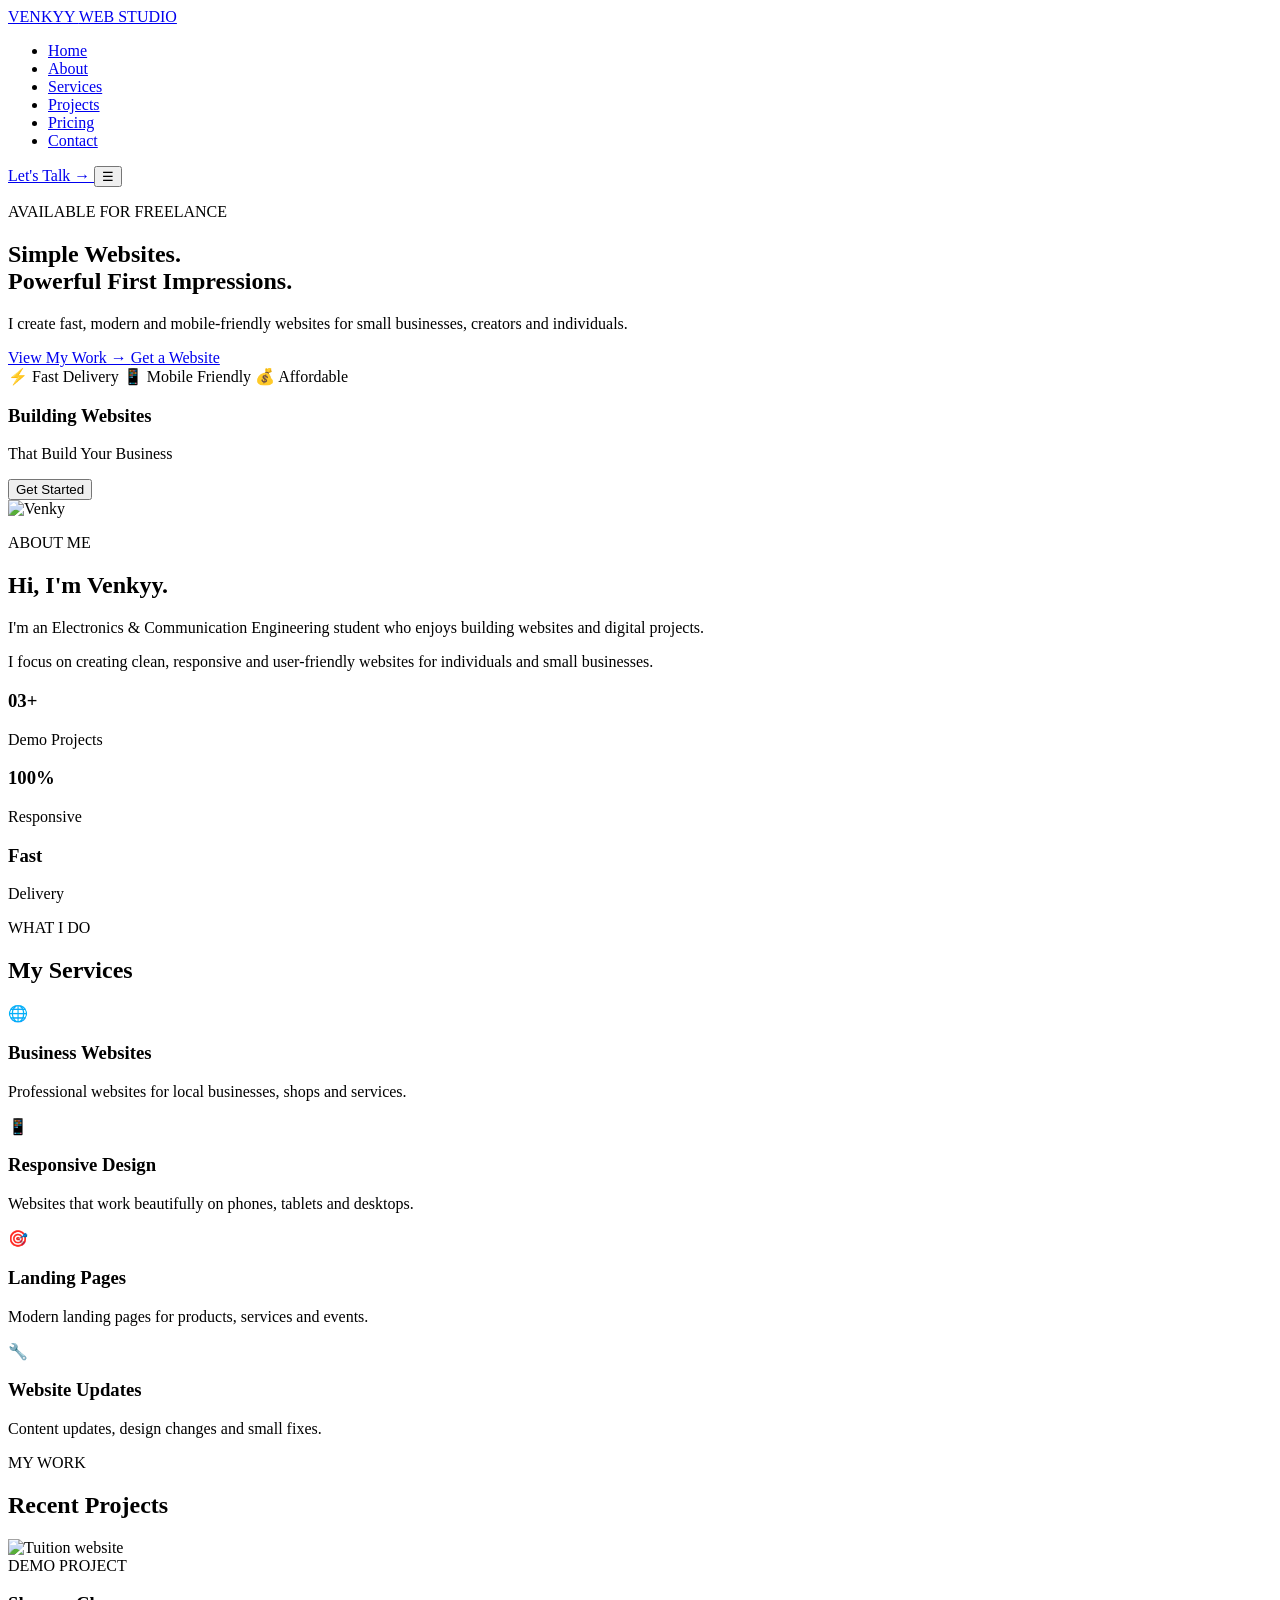
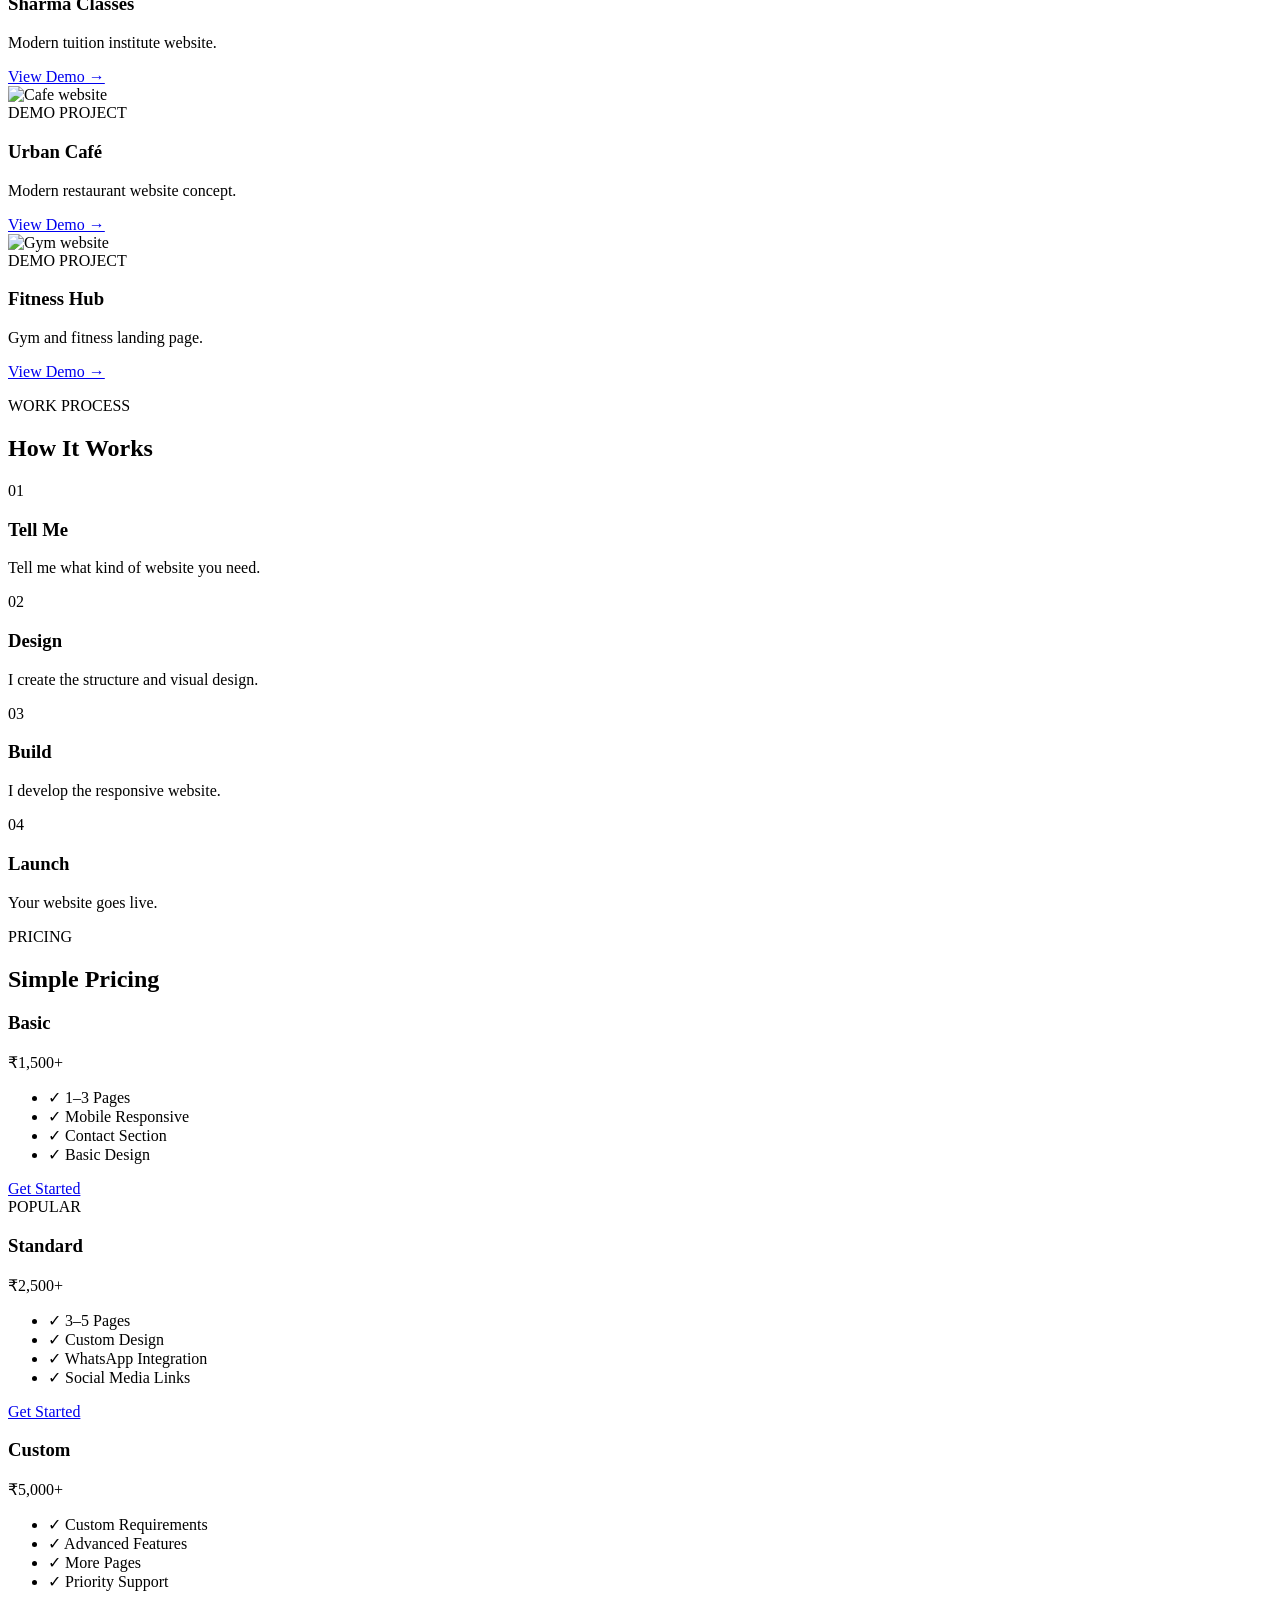
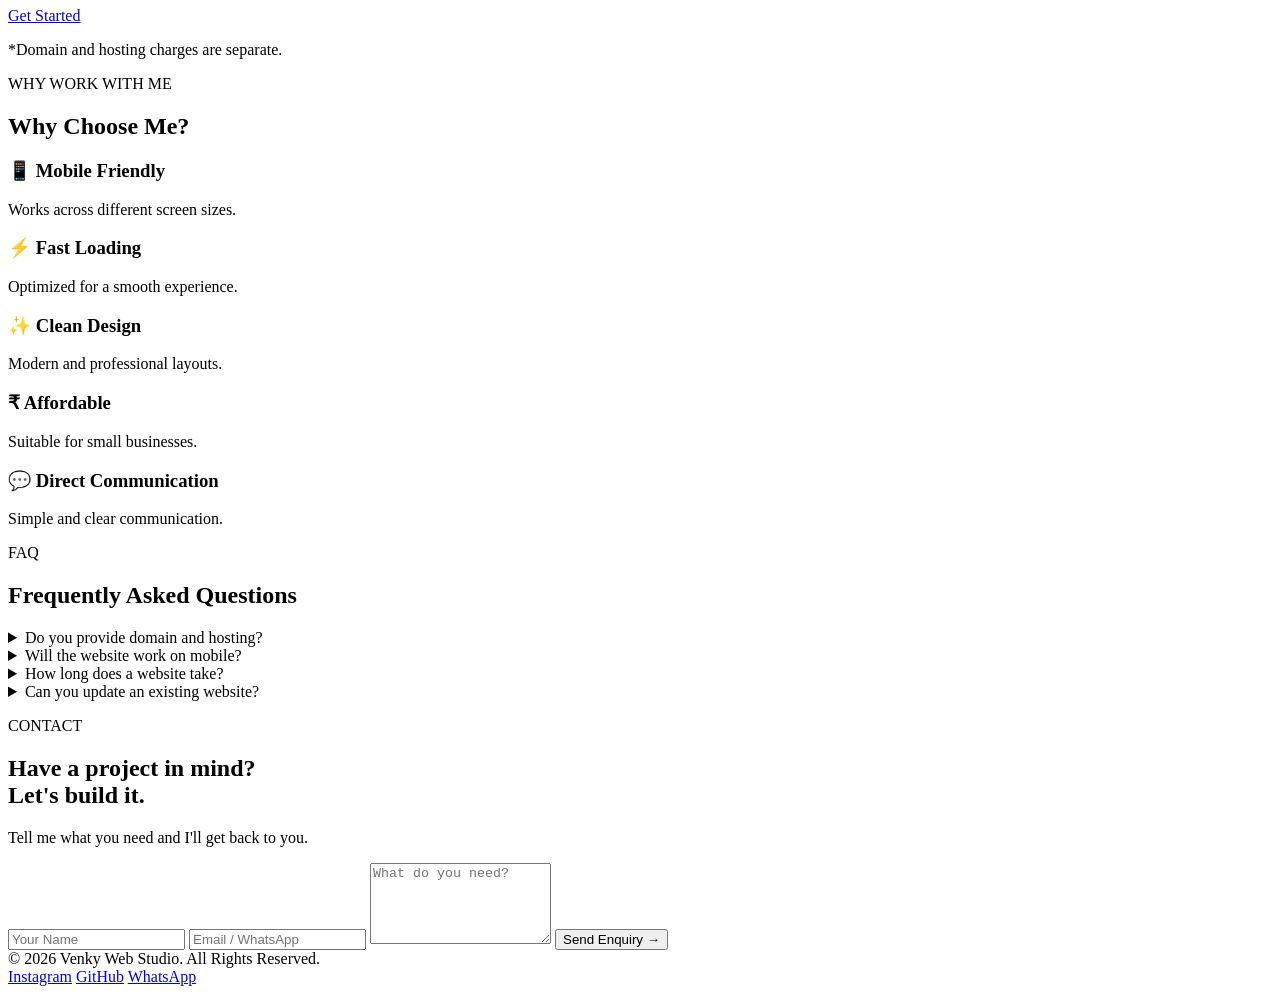
==== index.html @ 1a77f243 "added index.html" ====
<!DOCTYPE html>
<html lang="en">

<head>
    <meta charset="UTF-8">

    <meta name="viewport"
          content="width=device-width, initial-scale=1.0">

    <meta name="description"
          content="Venkyy Web Studio - Modern and responsive websites for businesses and individuals.">

    <title>Venky Web Studio | Web Developer</title>

    <link rel="stylesheet" href="style.css">
    <link rel="shortcut icon" href="FAVICON 1.png" type="image/x-icon">
</head>

<body>

    <!-- ================= NAVBAR ================= -->

    <header class="header">

        <nav class="navbar">

            <a href="#home" class="logo">
                VENKYY <span>WEB STUDIO</span>
            </a>

            <ul class="nav-links">
                <li><a href="#home">Home</a></li>
                <li><a href="#about">About</a></li>
                <li><a href="#services">Services</a></li>
                <li><a href="#projects">Projects</a></li>
                <li><a href="#pricing">Pricing</a></li>
                <li><a href="#contact">Contact</a></li>
            </ul>

            <a href="#contact" class="nav-btn">
                Let's Talk →
            </a>

            <button class="menu-btn" id="menuBtn">
                ☰
            </button>

        </nav>

    </header>


    <!-- ================= HERO ================= -->

    <main>

        <section class="hero" id="home">

            <div class="hero-content">

                <p class="hero-tag">
                    AVAILABLE FOR FREELANCE
                </p>

                <h1>
                    Simple Websites.
                    <br>
                    <span>Powerful First Impressions.</span>
                </h1>

                <p class="hero-description">
                    I create fast, modern and mobile-friendly
                    websites for small businesses, creators
                    and individuals.
                </p>

                <div class="hero-buttons">

                    <a href="#projects" class="btn primary">
                        View My Work →
                    </a>

                    <a href="#contact" class="btn secondary">
                        Get a Website
                    </a>

                </div>

                <div class="hero-features">

                    <span>⚡ Fast Delivery</span>
                    <span>📱 Mobile Friendly</span>
                    <span>💰 Affordable</span>

                </div>

            </div>


            <div class="hero-image">

                <div class="laptop">
                    <div class="screen">
                        <div class="screen-content">
                            <h3>Building Websites</h3>
                            <p>That Build Your Business</p>
                            <button>Get Started</button>
                        </div>
                    </div>
                </div>

            </div>

        </section>


        <!-- ================= ABOUT ================= -->

        <section class="about section" id="about">

            <div class="about-image">

                <img src="LOGO.png"
                     alt="Venky">

            </div>

            <div class="about-content">

                <p class="section-label">
                    ABOUT ME
                </p>

                <h2>
                    Hi, I'm <span>Venkyy.</span>
                </h2>

                <p>
                    I'm an Electronics & Communication
                    Engineering student who enjoys building
                    websites and digital projects.
                </p>

                <p>
                    I focus on creating clean, responsive and
                    user-friendly websites for individuals
                    and small businesses.
                </p>

                <div class="stats">

                    <div class="stat">
                        <h3>03+</h3>
                        <p>Demo Projects</p>
                    </div>

                    <div class="stat">
                        <h3>100%</h3>
                        <p>Responsive</p>
                    </div>

                    <div class="stat">
                        <h3>Fast</h3>
                        <p>Delivery</p>
                    </div>

                </div>

            </div>

        </section>


        <!-- ================= SERVICES ================= -->

        <section class="services section" id="services">

            <div class="section-heading">

                <p class="section-label">
                    WHAT I DO
                </p>

                <h2>
                    My <span>Services</span>
                </h2>

            </div>


            <div class="service-grid">

                <article class="service-card">

                    <div class="service-icon">🌐</div>

                    <h3>Business Websites</h3>

                    <p>
                        Professional websites for local
                        businesses, shops and services.
                    </p>

                </article>


                <article class="service-card">

                    <div class="service-icon">📱</div>

                    <h3>Responsive Design</h3>

                    <p>
                        Websites that work beautifully on
                        phones, tablets and desktops.
                    </p>

                </article>


                <article class="service-card">

                    <div class="service-icon">🎯</div>

                    <h3>Landing Pages</h3>

                    <p>
                        Modern landing pages for products,
                        services and events.
                    </p>

                </article>


                <article class="service-card">

                    <div class="service-icon">🔧</div>

                    <h3>Website Updates</h3>

                    <p>
                        Content updates, design changes
                        and small fixes.
                    </p>

                </article>

            </div>

        </section>


        <!-- ================= PROJECTS ================= -->

        <section class="projects section" id="projects">

            <div class="section-heading">

                <p class="section-label">
                    MY WORK
                </p>

                <h2>
                    Recent <span>Projects</span>
                </h2>

            </div>


            <div class="project-grid">


                <article class="project-card">

                    <img src="images/project-1.jpg"
                         alt="Tuition website">

                    <div class="project-info">

                        <span class="project-type">
                            DEMO PROJECT
                        </span>

                        <h3>
                            Sharma Classes
                        </h3>

                        <p>
                            Modern tuition institute
                            website.
                        </p>

                        <a href="#"
                           class="project-link">
                            View Demo →
                        </a>

                    </div>

                </article>


                <article class="project-card">

                    <img src="images/project-2.jpg"
                         alt="Cafe website">

                    <div class="project-info">

                        <span class="project-type">
                            DEMO PROJECT
                        </span>

                        <h3>
                            Urban Café
                        </h3>

                        <p>
                            Modern restaurant website
                            concept.
                        </p>

                        <a href="#"
                           class="project-link">
                            View Demo →
                        </a>

                    </div>

                </article>


                <article class="project-card">

                    <img src="images/project-3.jpg"
                         alt="Gym website">

                    <div class="project-info">

                        <span class="project-type">
                            DEMO PROJECT
                        </span>

                        <h3>
                            Fitness Hub
                        </h3>

                        <p>
                            Gym and fitness landing page.
                        </p>

                        <a href="#"
                           class="project-link">
                            View Demo →
                        </a>

                    </div>

                </article>

            </div>

        </section>


        <!-- ================= PROCESS ================= -->

        <section class="process section">

            <div class="section-heading">

                <p class="section-label">
                    WORK PROCESS
                </p>

                <h2>
                    How It <span>Works</span>
                </h2>

            </div>


            <div class="process-grid">

                <div class="process-card">
                    <span>01</span>
                    <h3>Tell Me</h3>
                    <p>
                        Tell me what kind of website
                        you need.
                    </p>
                </div>

                <div class="process-card">
                    <span>02</span>
                    <h3>Design</h3>
                    <p>
                        I create the structure and
                        visual design.
                    </p>
                </div>

                <div class="process-card">
                    <span>03</span>
                    <h3>Build</h3>
                    <p>
                        I develop the responsive
                        website.
                    </p>
                </div>

                <div class="process-card">
                    <span>04</span>
                    <h3>Launch</h3>
                    <p>
                        Your website goes live.
                    </p>
                </div>

            </div>

        </section>


        <!-- ================= PRICING ================= -->

        <section class="pricing section" id="pricing">

            <div class="section-heading">

                <p class="section-label">
                    PRICING
                </p>

                <h2>
                    Simple <span>Pricing</span>
                </h2>

            </div>


            <div class="pricing-grid">


                <div class="price-card">

                    <h3>Basic</h3>

                    <div class="price">
                        ₹1,500<span>+</span>
                    </div>

                    <ul>
                        <li>✓ 1–3 Pages</li>
                        <li>✓ Mobile Responsive</li>
                        <li>✓ Contact Section</li>
                        <li>✓ Basic Design</li>
                    </ul>

                    <a href="#contact"
                       class="price-btn">
                        Get Started
                    </a>

                </div>


                <div class="price-card popular">

                    <div class="popular-label">
                        POPULAR
                    </div>

                    <h3>Standard</h3>

                    <div class="price">
                        ₹2,500<span>+</span>
                    </div>

                    <ul>
                        <li>✓ 3–5 Pages</li>
                        <li>✓ Custom Design</li>
                        <li>✓ WhatsApp Integration</li>
                        <li>✓ Social Media Links</li>
                    </ul>

                    <a href="#contact"
                       class="price-btn">
                        Get Started
                    </a>

                </div>


                <div class="price-card">

                    <h3>Custom</h3>

                    <div class="price">
                        ₹5,000<span>+</span>
                    </div>

                    <ul>
                        <li>✓ Custom Requirements</li>
                        <li>✓ Advanced Features</li>
                        <li>✓ More Pages</li>
                        <li>✓ Priority Support</li>
                    </ul>

                    <a href="#contact"
                       class="price-btn">
                        Get Started
                    </a>

                </div>

            </div>

            <p class="pricing-note">
                *Domain and hosting charges are separate.
            </p>

        </section>


        <!-- ================= WHY ME ================= -->

        <section class="why section">

            <div class="section-heading">

                <p class="section-label">
                    WHY WORK WITH ME
                </p>

                <h2>
                    Why <span>Choose Me?</span>
                </h2>

            </div>


            <div class="why-grid">

                <div>
                    <h3>📱 Mobile Friendly</h3>
                    <p>Works across different screen sizes.</p>
                </div>

                <div>
                    <h3>⚡ Fast Loading</h3>
                    <p>Optimized for a smooth experience.</p>
                </div>

                <div>
                    <h3>✨ Clean Design</h3>
                    <p>Modern and professional layouts.</p>
                </div>

                <div>
                    <h3>₹ Affordable</h3>
                    <p>Suitable for small businesses.</p>
                </div>

                <div>
                    <h3>💬 Direct Communication</h3>
                    <p>Simple and clear communication.</p>
                </div>

            </div>

        </section>


        <!-- ================= FAQ ================= -->

        <section class="faq section">

            <div class="section-heading">

                <p class="section-label">
                    FAQ
                </p>

                <h2>
                    Frequently Asked <span>Questions</span>
                </h2>

            </div>


            <div class="faq-container">

                <details>
                    <summary>
                        Do you provide domain and hosting?
                    </summary>

                    <p>
                        I can help with setup. Domain and
                        hosting charges are separate.
                    </p>
                </details>


                <details>
                    <summary>
                        Will the website work on mobile?
                    </summary>

                    <p>
                        Yes. Websites are designed to be
                        responsive.
                    </p>
                </details>


                <details>
                    <summary>
                        How long does a website take?
                    </summary>

                    <p>
                        It depends on the number of pages
                        and features required.
                    </p>
                </details>


                <details>
                    <summary>
                        Can you update an existing website?
                    </summary>

                    <p>
                        Yes, depending on the technology
                        used by the website.
                    </p>
                </details>

            </div>

        </section>


        <!-- ================= CONTACT ================= -->

        <section class="contact section" id="contact">

            <div class="contact-content">

                <p class="section-label">
                    CONTACT
                </p>

                <h2>
                    Have a project in mind?
                    <br>
                    <span>Let's build it.</span>
                </h2>

                <p>
                    Tell me what you need and I'll get
                    back to you.
                </p>

            </div>


            <form class="contact-form">

                <input
                    type="text"
                    placeholder="Your Name"
                    required
                >

                <input
                    type="text"
                    placeholder="Email / WhatsApp"
                    required
                >

                <textarea
                    rows="5"
                    placeholder="What do you need?"
                    required
                ></textarea>

                <button
                    type="submit"
                    class="btn primary">
                    Send Enquiry →
                </button>

            </form>

        </section>

    </main>


    <!-- ================= FOOTER ================= -->

    <footer class="footer">

        <div>
            © 2026 Venky Web Studio.
            All Rights Reserved.
        </div>

        <div class="social-links">

            <a href="#">Instagram</a>
            <a href="#">GitHub</a>
            <a href="#">WhatsApp</a>

        </div>

    </footer>


    <script src="script.js"></script>

</body>

</html>
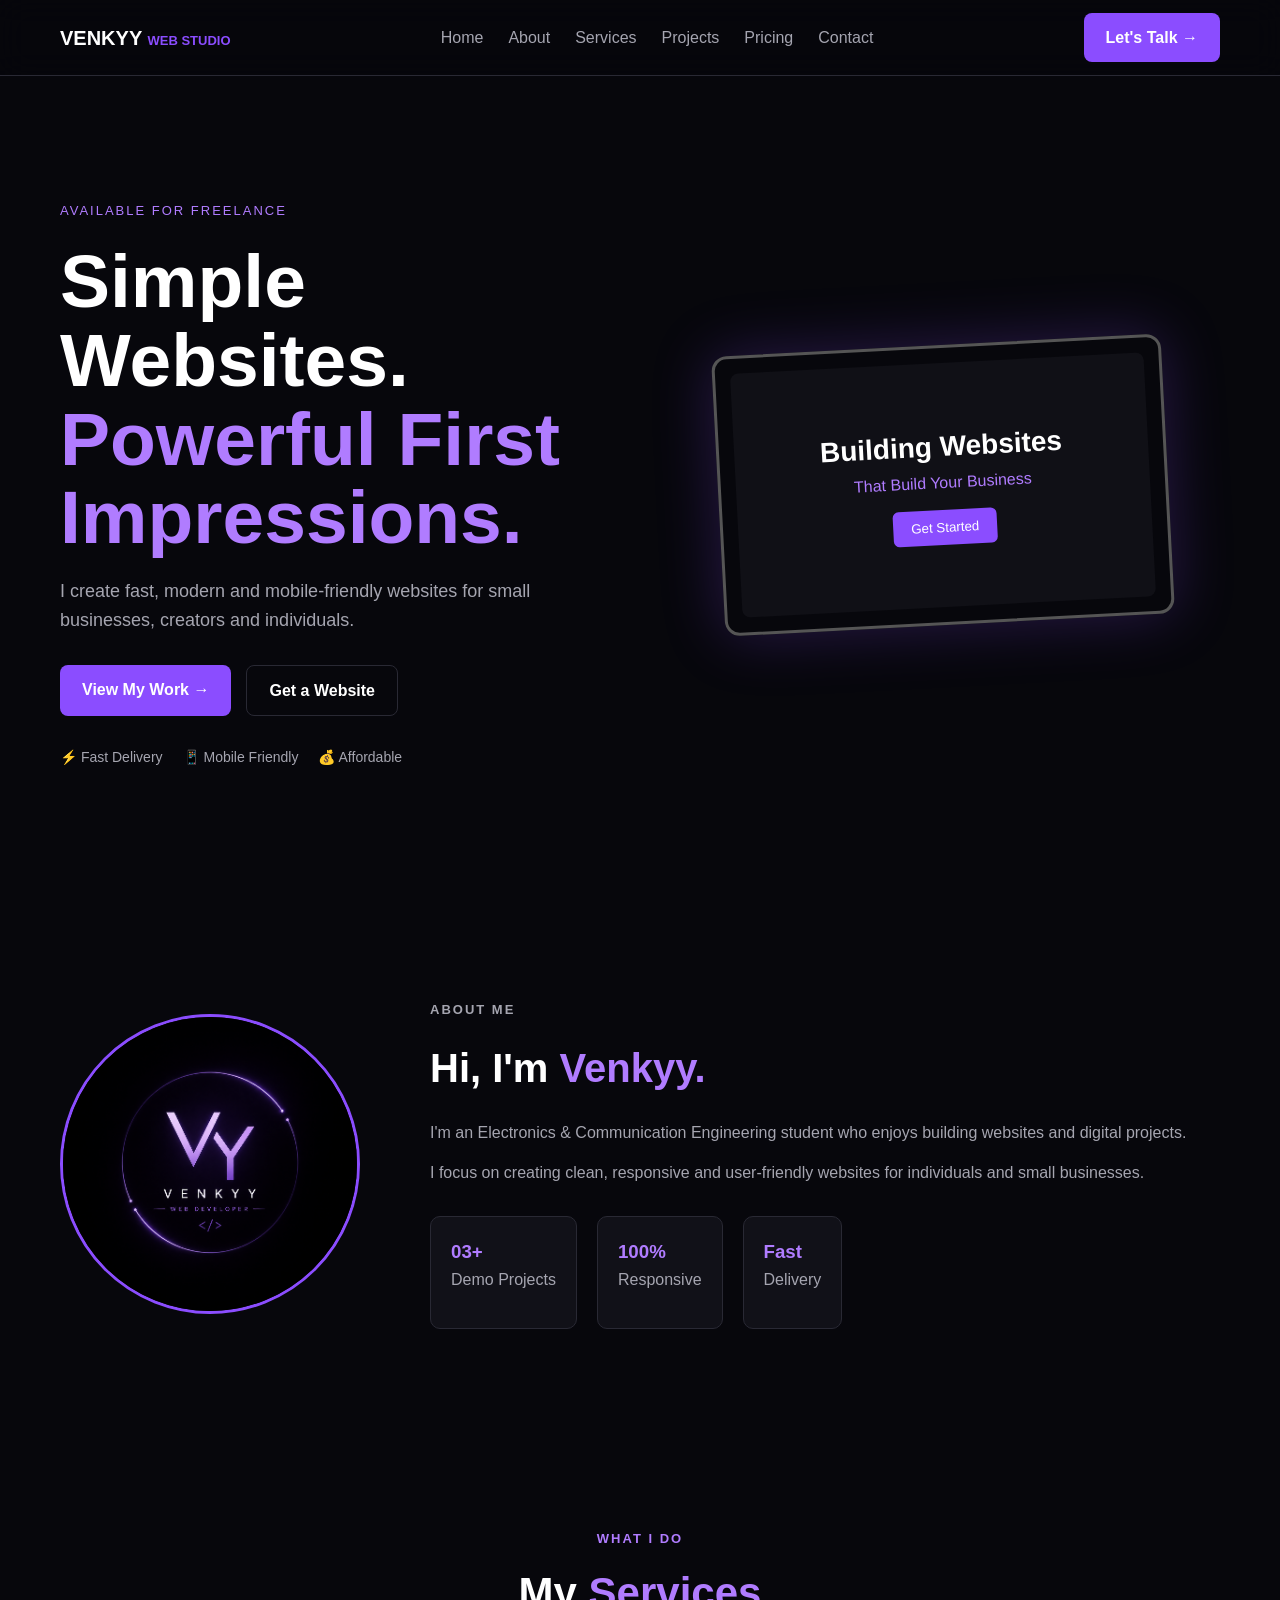
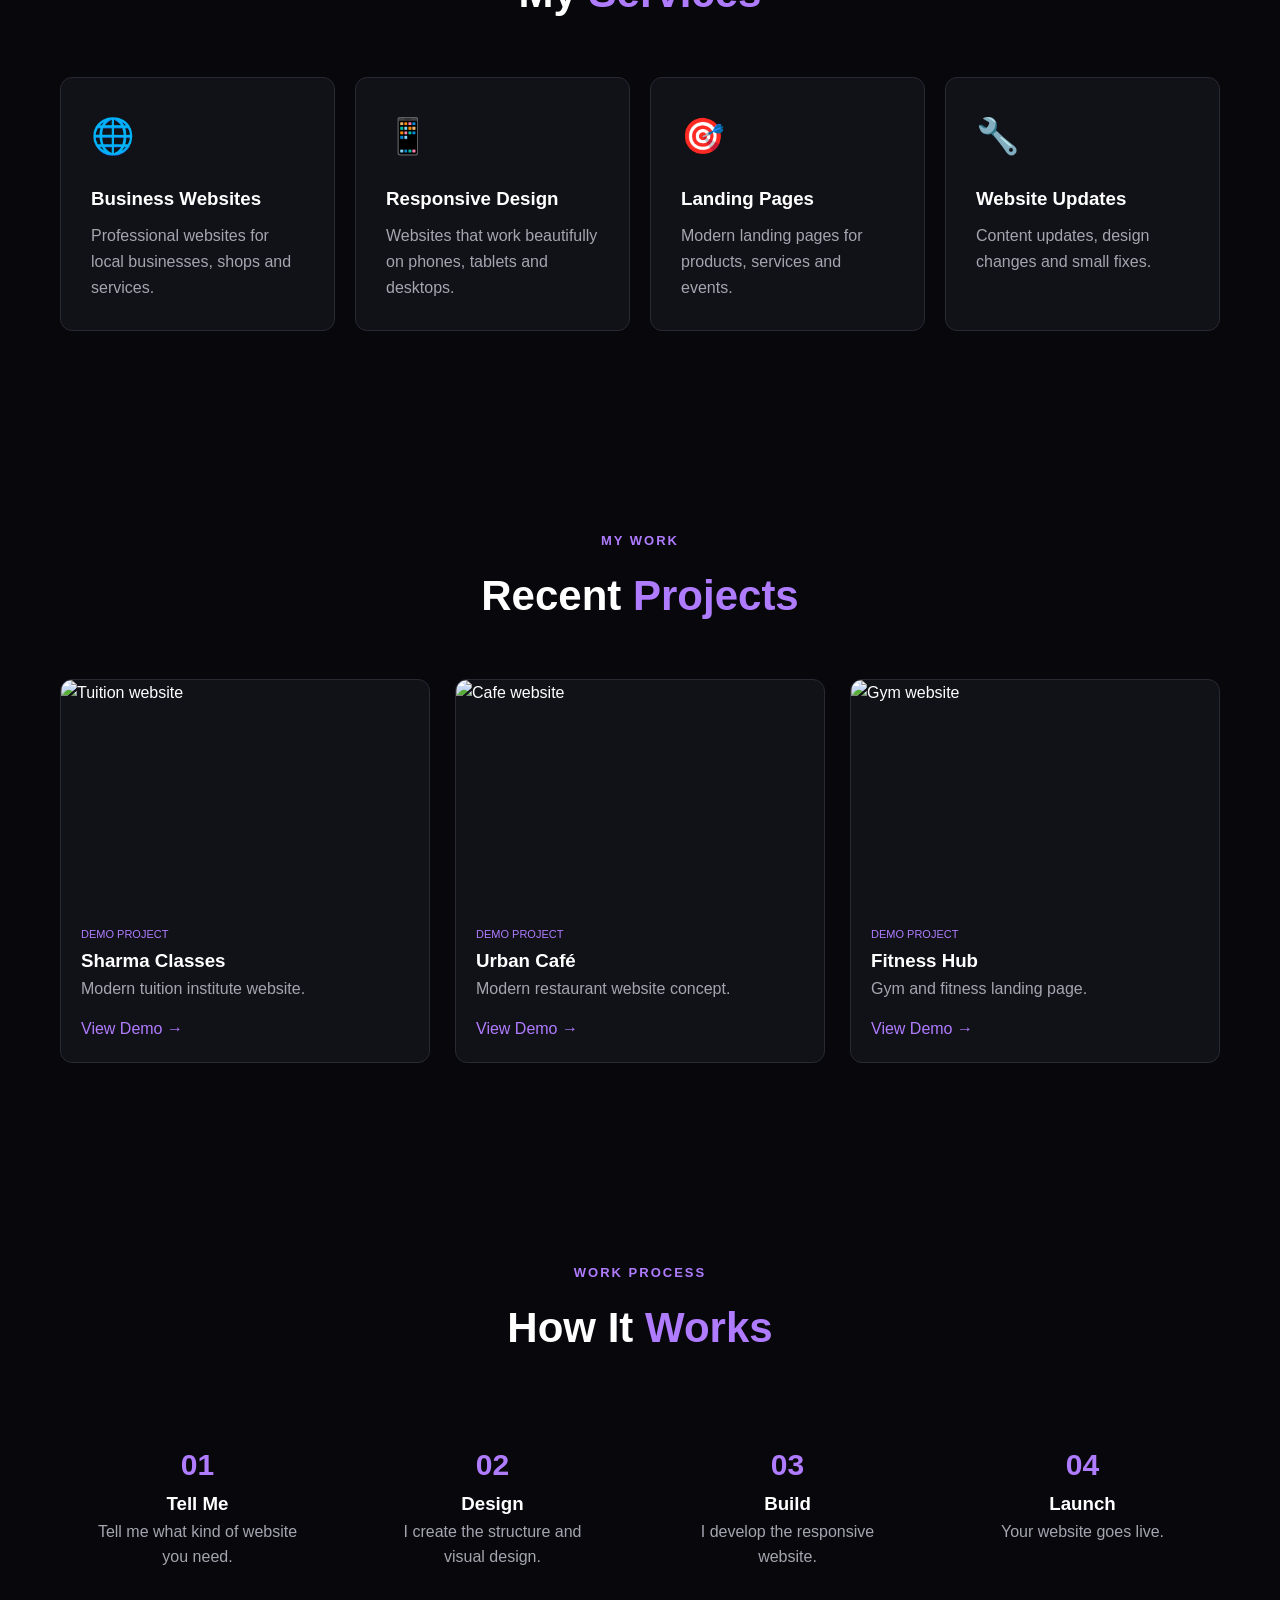
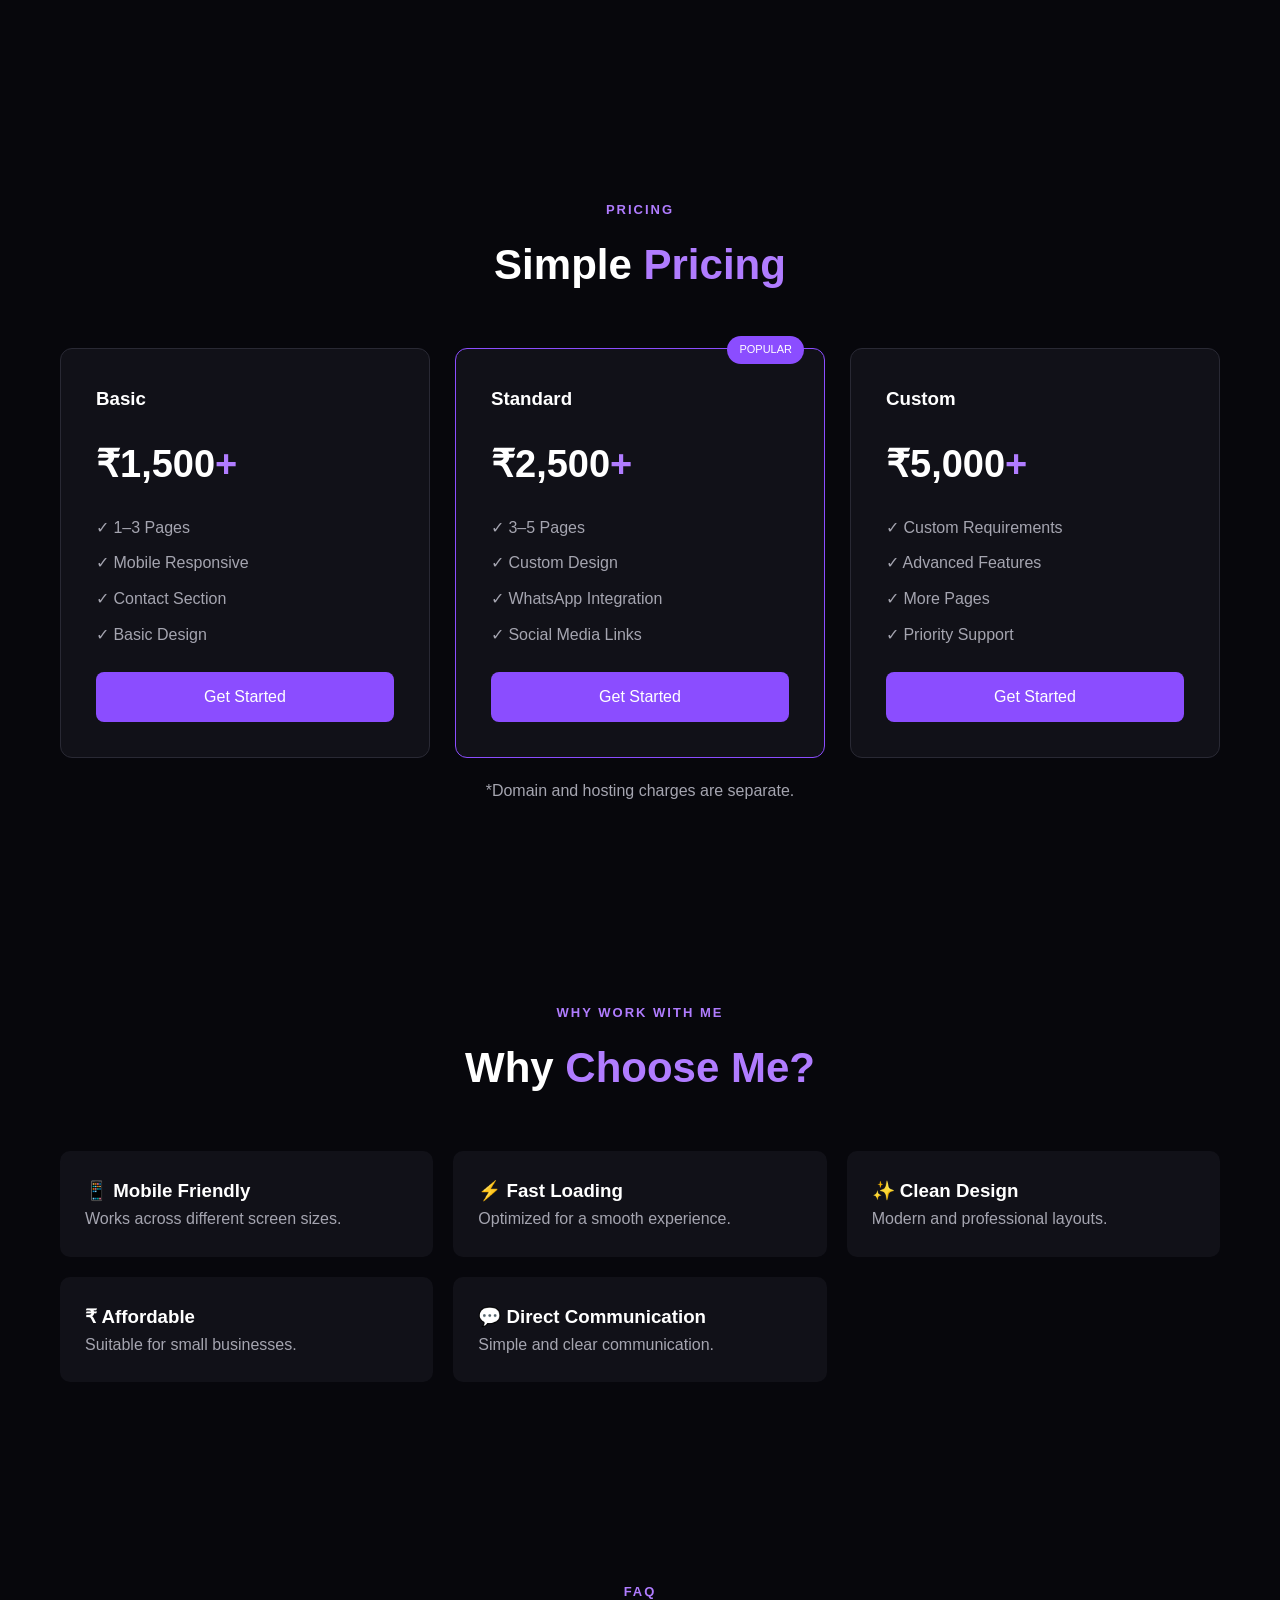
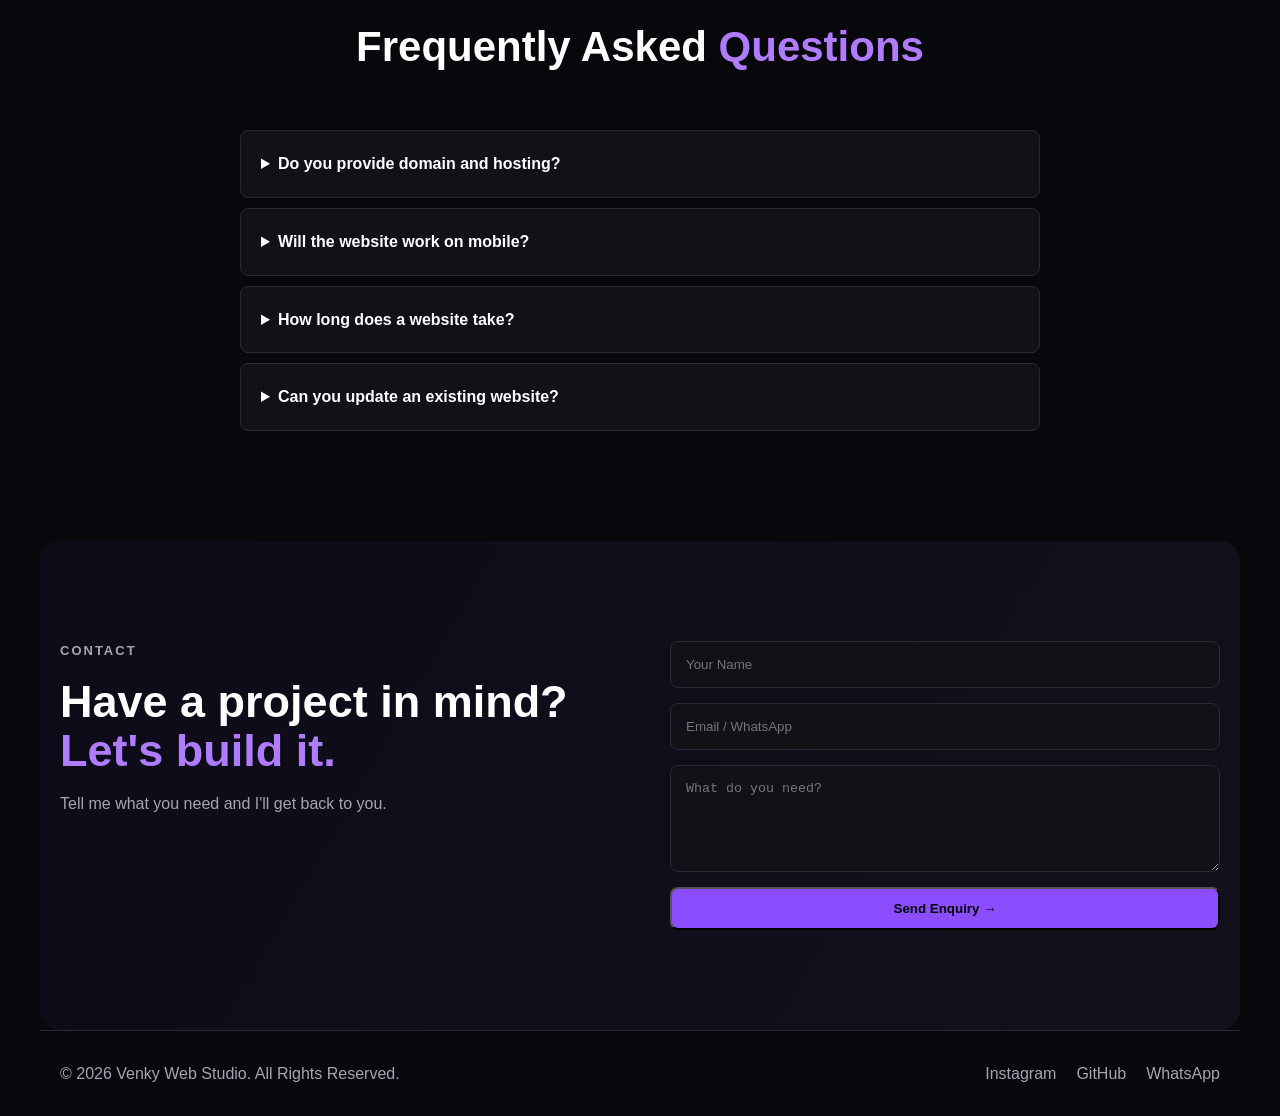
==== commit 253839a5: "Fix HTML formatting and update favicon type" ====
--- a/index.html
+++ b/index.html
@@ -13,7 +13,7 @@
     <title>Venky Web Studio | Web Developer</title>
 
     <link rel="stylesheet" href="style.css">
-    <link rel="shortcut icon" href="FAVICON 1.png" type="image/x-icon">
+    <link rel="shortcut icon" href="FAVICON 1.png" type="image/png">
 </head>
 
 <body>
@@ -724,4 +724,4 @@
 
 </body>
 
-</html>+</html>
--- a/style.css
+++ b/style.css
@@ -0,0 +1,687 @@
+/* ================= RESET ================= */
+
+* {
+    margin: 0;
+    padding: 0;
+    box-sizing: border-box;
+}
+
+html {
+    scroll-behavior: smooth;
+}
+
+body {
+    font-family: Arial, sans-serif;
+    background: #07070c;
+    color: #ffffff;
+    line-height: 1.6;
+}
+
+a {
+    text-decoration: none;
+    color: inherit;
+}
+
+ul {
+    list-style: none;
+}
+
+img {
+    width: 100%;
+    display: block;
+}
+
+
+/* ================= VARIABLES ================= */
+
+:root {
+    --bg: #07070c;
+    --card: #111118;
+    --card-light: #171720;
+    --text: #ffffff;
+    --muted: #a5a5b0;
+    --accent: #8b4dff;
+    --accent-light: #b07cff;
+    --border: #292934;
+}
+
+
+/* ================= HEADER ================= */
+
+.header {
+    position: fixed;
+    top: 0;
+    width: 100%;
+    z-index: 1000;
+    background: rgba(7, 7, 12, 0.85);
+    backdrop-filter: blur(15px);
+    border-bottom: 1px solid var(--border);
+}
+
+.navbar {
+    max-width: 1200px;
+    margin: auto;
+    height: 75px;
+
+    display: flex;
+    align-items: center;
+    justify-content: space-between;
+
+    padding: 0 20px;
+}
+
+.logo {
+    font-size: 20px;
+    font-weight: 800;
+}
+
+.logo span {
+    color: var(--accent);
+    font-size: 13px;
+}
+
+.nav-links {
+    display: flex;
+    gap: 25px;
+}
+
+.nav-links a {
+    color: var(--muted);
+    transition: 0.3s;
+}
+
+.nav-links a:hover {
+    color: var(--accent-light);
+}
+
+.nav-btn,
+.btn {
+    display: inline-block;
+    padding: 12px 22px;
+    border-radius: 8px;
+    font-weight: 600;
+}
+
+.nav-btn,
+.primary {
+    background: var(--accent);
+}
+
+.secondary {
+    border: 1px solid var(--border);
+}
+
+.menu-btn {
+    display: none;
+    background: none;
+    color: white;
+    border: none;
+    font-size: 25px;
+}
+
+
+/* ================= GENERAL ================= */
+
+.section {
+    max-width: 1200px;
+    margin: auto;
+    padding: 100px 20px;
+}
+
+.section-heading {
+    text-align: center;
+    margin-bottom: 50px;
+}
+
+.section-label {
+    color: var(--accent-light);
+    font-size: 13px;
+    font-weight: bold;
+    letter-spacing: 2px;
+    margin-bottom: 10px;
+}
+
+.section-heading h2 {
+    font-size: 42px;
+}
+
+.section-heading span,
+.about-content span,
+.contact-content span {
+    color: var(--accent-light);
+}
+
+
+/* ================= HERO ================= */
+
+.hero {
+    min-height: 100vh;
+    max-width: 1200px;
+    margin: auto;
+
+    padding: 150px 20px 80px;
+
+    display: grid;
+    grid-template-columns: 1fr 1fr;
+    align-items: center;
+    gap: 50px;
+}
+
+.hero-tag {
+    color: var(--accent-light);
+    letter-spacing: 2px;
+    font-size: 13px;
+}
+
+.hero h1 {
+    font-size: clamp(45px, 6vw, 75px);
+    line-height: 1.05;
+    margin: 20px 0;
+}
+
+.hero h1 span {
+    color: var(--accent-light);
+}
+
+.hero-description {
+    color: var(--muted);
+    max-width: 550px;
+    font-size: 18px;
+}
+
+.hero-buttons {
+    display: flex;
+    gap: 15px;
+    margin: 30px 0;
+}
+
+.hero-features {
+    display: flex;
+    gap: 20px;
+    color: var(--muted);
+    font-size: 14px;
+}
+
+
+/* ================= LAPTOP ================= */
+
+.hero-image {
+    display: flex;
+    justify-content: center;
+}
+
+.laptop {
+    width: 450px;
+    height: 280px;
+
+    padding: 15px;
+
+    border: 3px solid #555;
+    border-radius: 15px;
+
+    transform: rotate(-3deg);
+
+    box-shadow: 0 0 60px rgba(139, 77, 255, 0.25);
+}
+
+.screen {
+    width: 100%;
+    height: 100%;
+    background: #101016;
+    border-radius: 8px;
+
+    display: flex;
+    align-items: center;
+    justify-content: center;
+}
+
+.screen-content {
+    text-align: center;
+}
+
+.screen-content h3 {
+    font-size: 28px;
+}
+
+.screen-content p {
+    color: var(--accent-light);
+}
+
+.screen-content button {
+    margin-top: 15px;
+    padding: 10px 18px;
+    background: var(--accent);
+    color: white;
+    border: none;
+    border-radius: 6px;
+}
+
+
+/* ================= ABOUT ================= */
+
+.about {
+    display: grid;
+    grid-template-columns: 300px 1fr;
+    align-items: center;
+    gap: 70px;
+}
+
+.about-image img {
+    border-radius: 50%;
+    border: 3px solid var(--accent);
+}
+
+.about-content h2 {
+    font-size: 40px;
+    margin-bottom: 20px;
+}
+
+.about-content p {
+    color: var(--muted);
+    margin-bottom: 15px;
+}
+
+.stats {
+    display: flex;
+    gap: 20px;
+    margin-top: 30px;
+}
+
+.stat {
+    padding: 20px;
+    background: var(--card);
+    border: 1px solid var(--border);
+    border-radius: 10px;
+}
+
+.stat h3 {
+    color: var(--accent-light);
+}
+
+
+/* ================= SERVICES ================= */
+
+.service-grid {
+    display: grid;
+    grid-template-columns: repeat(4, 1fr);
+    gap: 20px;
+}
+
+.service-card {
+    padding: 30px;
+    background: var(--card);
+    border: 1px solid var(--border);
+    border-radius: 12px;
+    transition: 0.3s;
+}
+
+.service-card:hover {
+    transform: translateY(-8px);
+    border-color: var(--accent);
+}
+
+.service-icon {
+    font-size: 35px;
+    margin-bottom: 20px;
+}
+
+.service-card p {
+    color: var(--muted);
+    margin-top: 10px;
+}
+
+
+/* ================= PROJECTS ================= */
+
+.project-grid {
+    display: grid;
+    grid-template-columns: repeat(3, 1fr);
+    gap: 25px;
+}
+
+.project-card {
+    background: var(--card);
+    border: 1px solid var(--border);
+    border-radius: 12px;
+    overflow: hidden;
+}
+
+.project-card img {
+    height: 220px;
+    object-fit: cover;
+}
+
+.project-info {
+    padding: 20px;
+}
+
+.project-type {
+    color: var(--accent-light);
+    font-size: 11px;
+}
+
+.project-info p {
+    color: var(--muted);
+}
+
+.project-link {
+    display: inline-block;
+    margin-top: 15px;
+    color: var(--accent-light);
+}
+
+
+/* ================= PROCESS ================= */
+
+.process-grid {
+    display: grid;
+    grid-template-columns: repeat(4, 1fr);
+    gap: 20px;
+}
+
+.process-card {
+    text-align: center;
+    padding: 30px;
+}
+
+.process-card span {
+    color: var(--accent-light);
+    font-size: 30px;
+    font-weight: bold;
+}
+
+.process-card p {
+    color: var(--muted);
+}
+
+
+/* ================= PRICING ================= */
+
+.pricing-grid {
+    display: grid;
+    grid-template-columns: repeat(3, 1fr);
+    gap: 25px;
+}
+
+.price-card {
+    position: relative;
+    padding: 35px;
+    background: var(--card);
+    border: 1px solid var(--border);
+    border-radius: 12px;
+}
+
+.price-card.popular {
+    border-color: var(--accent);
+}
+
+.popular-label {
+    position: absolute;
+    top: -13px;
+    right: 20px;
+
+    background: var(--accent);
+    padding: 5px 12px;
+    border-radius: 20px;
+    font-size: 11px;
+}
+
+.price {
+    font-size: 38px;
+    font-weight: bold;
+    margin: 20px 0;
+}
+
+.price span {
+    color: var(--accent-light);
+}
+
+.price-card li {
+    color: var(--muted);
+    margin: 10px 0;
+}
+
+.price-btn {
+    display: block;
+    text-align: center;
+    margin-top: 25px;
+    padding: 12px;
+    background: var(--accent);
+    border-radius: 8px;
+}
+
+.pricing-note {
+    text-align: center;
+    color: var(--muted);
+    margin-top: 20px;
+}
+
+
+/* ================= WHY ================= */
+
+.why-grid {
+    display: grid;
+    grid-template-columns: repeat(3, 1fr);
+    gap: 20px;
+}
+
+.why-grid div {
+    padding: 25px;
+    background: var(--card);
+    border-radius: 10px;
+}
+
+.why-grid p {
+    color: var(--muted);
+}
+
+
+/* ================= FAQ ================= */
+
+.faq-container {
+    max-width: 800px;
+    margin: auto;
+}
+
+details {
+    background: var(--card);
+    border: 1px solid var(--border);
+    margin-bottom: 10px;
+    padding: 20px;
+    border-radius: 8px;
+}
+
+summary {
+    cursor: pointer;
+    font-weight: bold;
+}
+
+details p {
+    color: var(--muted);
+    margin-top: 15px;
+}
+
+
+/* ================= CONTACT ================= */
+
+.contact {
+    display: grid;
+    grid-template-columns: 1fr 1fr;
+    gap: 60px;
+
+    background: linear-gradient(
+        120deg,
+        #0d0b18,
+        #11101b
+    );
+
+    border-radius: 20px;
+}
+
+.contact-content h2 {
+    font-size: 45px;
+    line-height: 1.1;
+    margin: 15px 0;
+}
+
+.contact-content p {
+    color: var(--muted);
+}
+
+.contact-form {
+    display: flex;
+    flex-direction: column;
+    gap: 15px;
+}
+
+.contact-form input,
+.contact-form textarea {
+    width: 100%;
+    padding: 15px;
+
+    background: var(--card);
+    border: 1px solid var(--border);
+    border-radius: 8px;
+
+    color: white;
+    outline: none;
+}
+
+.contact-form input:focus,
+.contact-form textarea:focus {
+    border-color: var(--accent);
+}
+
+
+/* ================= FOOTER ================= */
+
+.footer {
+    max-width: 1200px;
+    margin: auto;
+
+    padding: 30px 20px;
+
+    display: flex;
+    justify-content: space-between;
+
+    border-top: 1px solid var(--border);
+
+    color: var(--muted);
+}
+
+.social-links {
+    display: flex;
+    gap: 20px;
+}
+
+
+/* ================= MOBILE ================= */
+
+@media (max-width: 900px) {
+
+    .nav-links,
+    .nav-btn {
+        display: none;
+    }
+
+    .menu-btn {
+        display: block;
+    }
+
+    .hero,
+    .about,
+    .contact {
+        grid-template-columns: 1fr;
+    }
+
+    .hero {
+        text-align: center;
+    }
+
+    .hero-description {
+        margin: auto;
+    }
+
+    .hero-buttons,
+    .hero-features {
+        justify-content: center;
+    }
+
+    .hero-image {
+        margin-top: 30px;
+    }
+
+    .service-grid,
+    .project-grid,
+    .process-grid,
+    .pricing-grid {
+        grid-template-columns: 1fr 1fr;
+    }
+
+    .about {
+        text-align: center;
+    }
+
+    .about-image {
+        max-width: 250px;
+        margin: auto;
+    }
+
+    .stats {
+        justify-content: center;
+    }
+
+    .why-grid {
+        grid-template-columns: 1fr 1fr;
+    }
+}
+
+
+@media (max-width: 600px) {
+
+    .section {
+        padding: 70px 15px;
+    }
+
+    .hero {
+        padding: 130px 15px 60px;
+    }
+
+    .hero h1 {
+        font-size: 43px;
+    }
+
+    .hero-buttons {
+        flex-direction: column;
+    }
+
+    .hero-features {
+        flex-direction: column;
+    }
+
+    .laptop {
+        width: 320px;
+        height: 200px;
+    }
+
+    .service-grid,
+    .project-grid,
+    .process-grid,
+    .pricing-grid,
+    .why-grid {
+        grid-template-columns: 1fr;
+    }
+
+    .stats {
+        flex-direction: column;
+    }
+
+    .section-heading h2 {
+        font-size: 32px;
+    }
+
+    .footer {
+        flex-direction: column;
+        gap: 15px;
+    }
+}
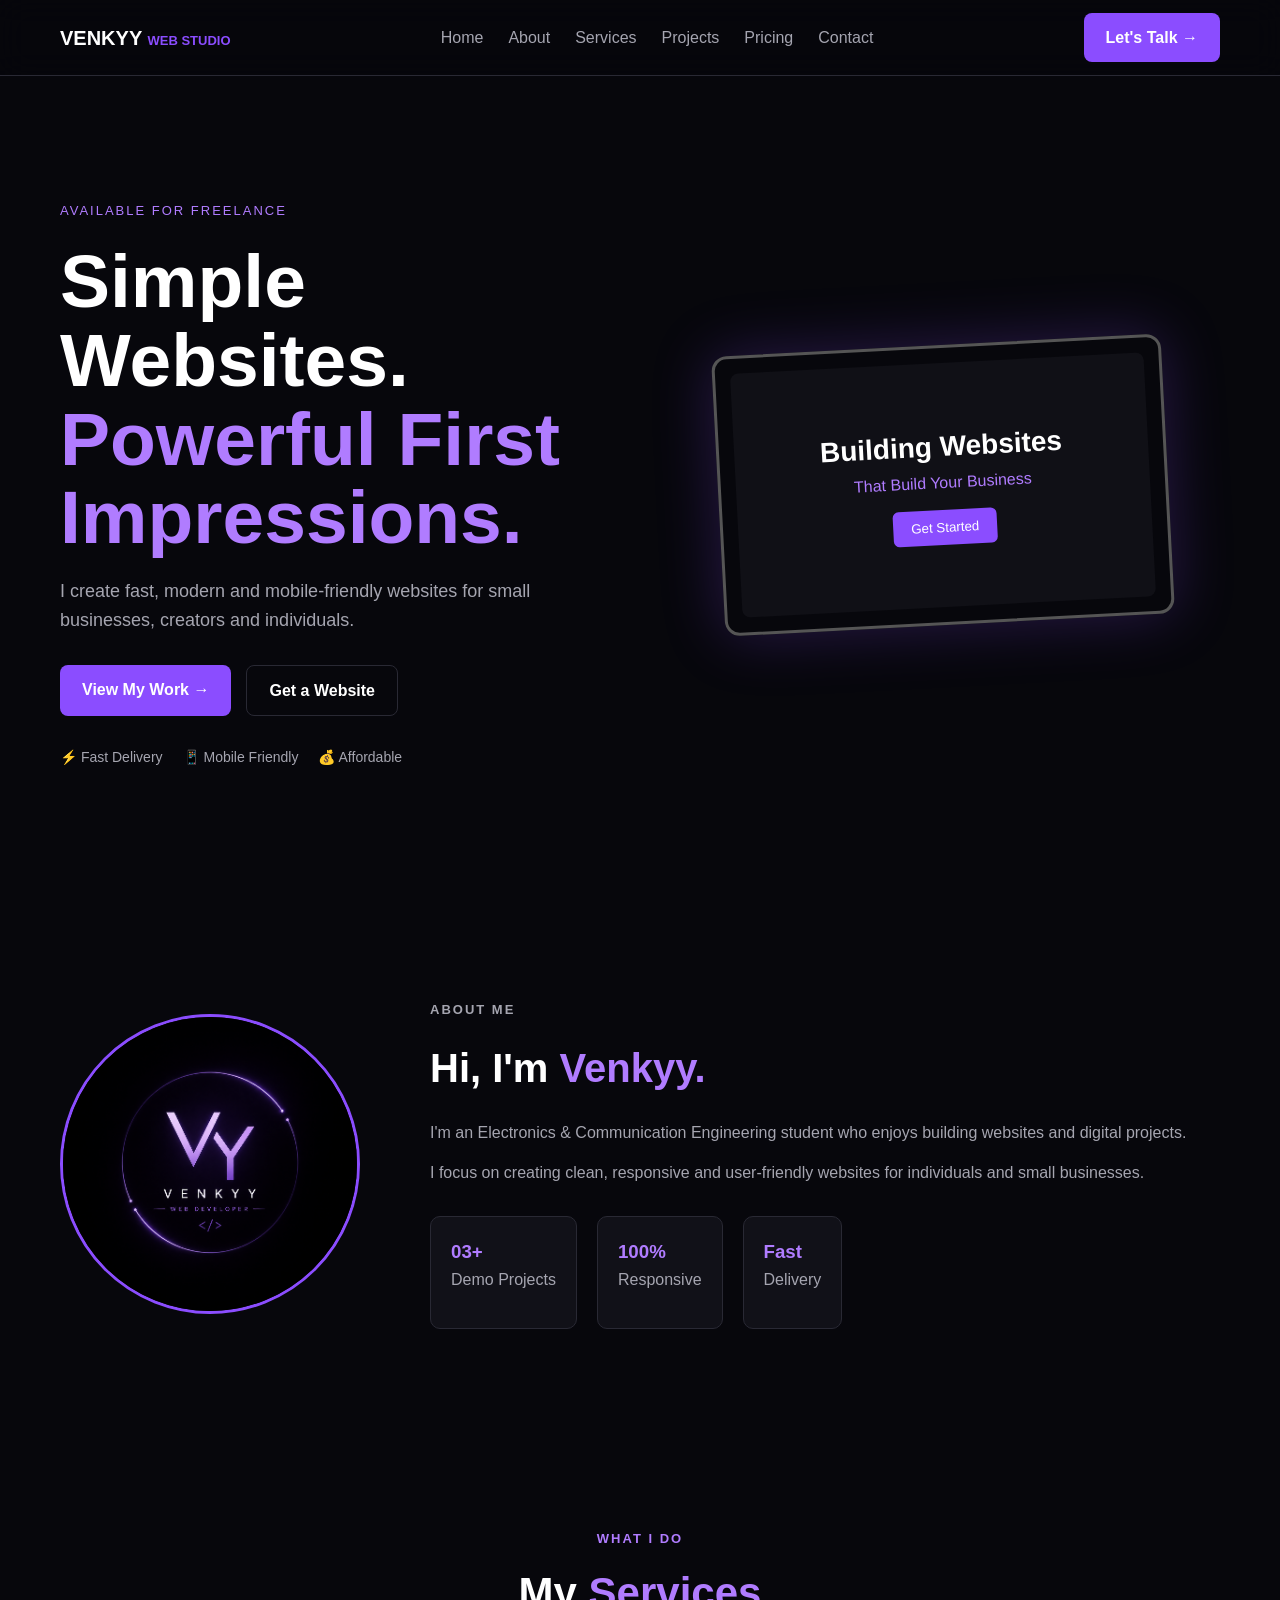
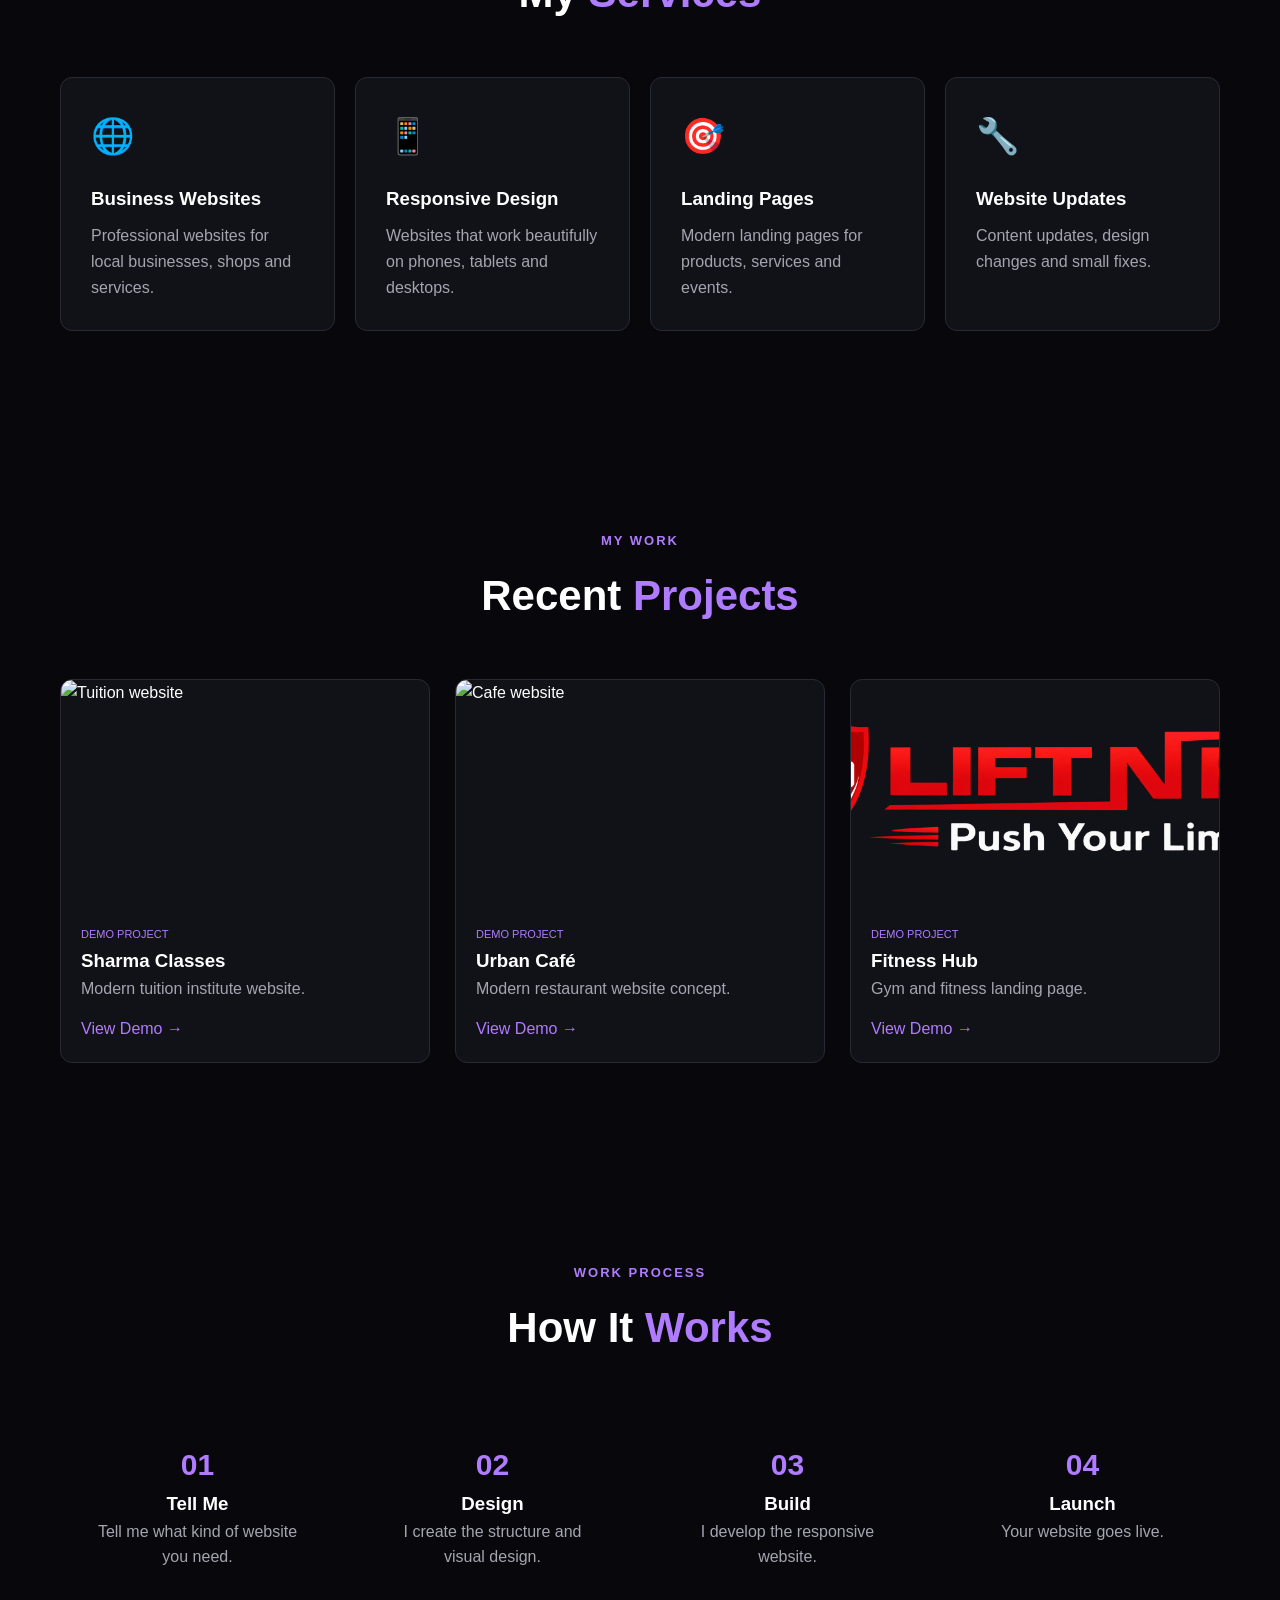
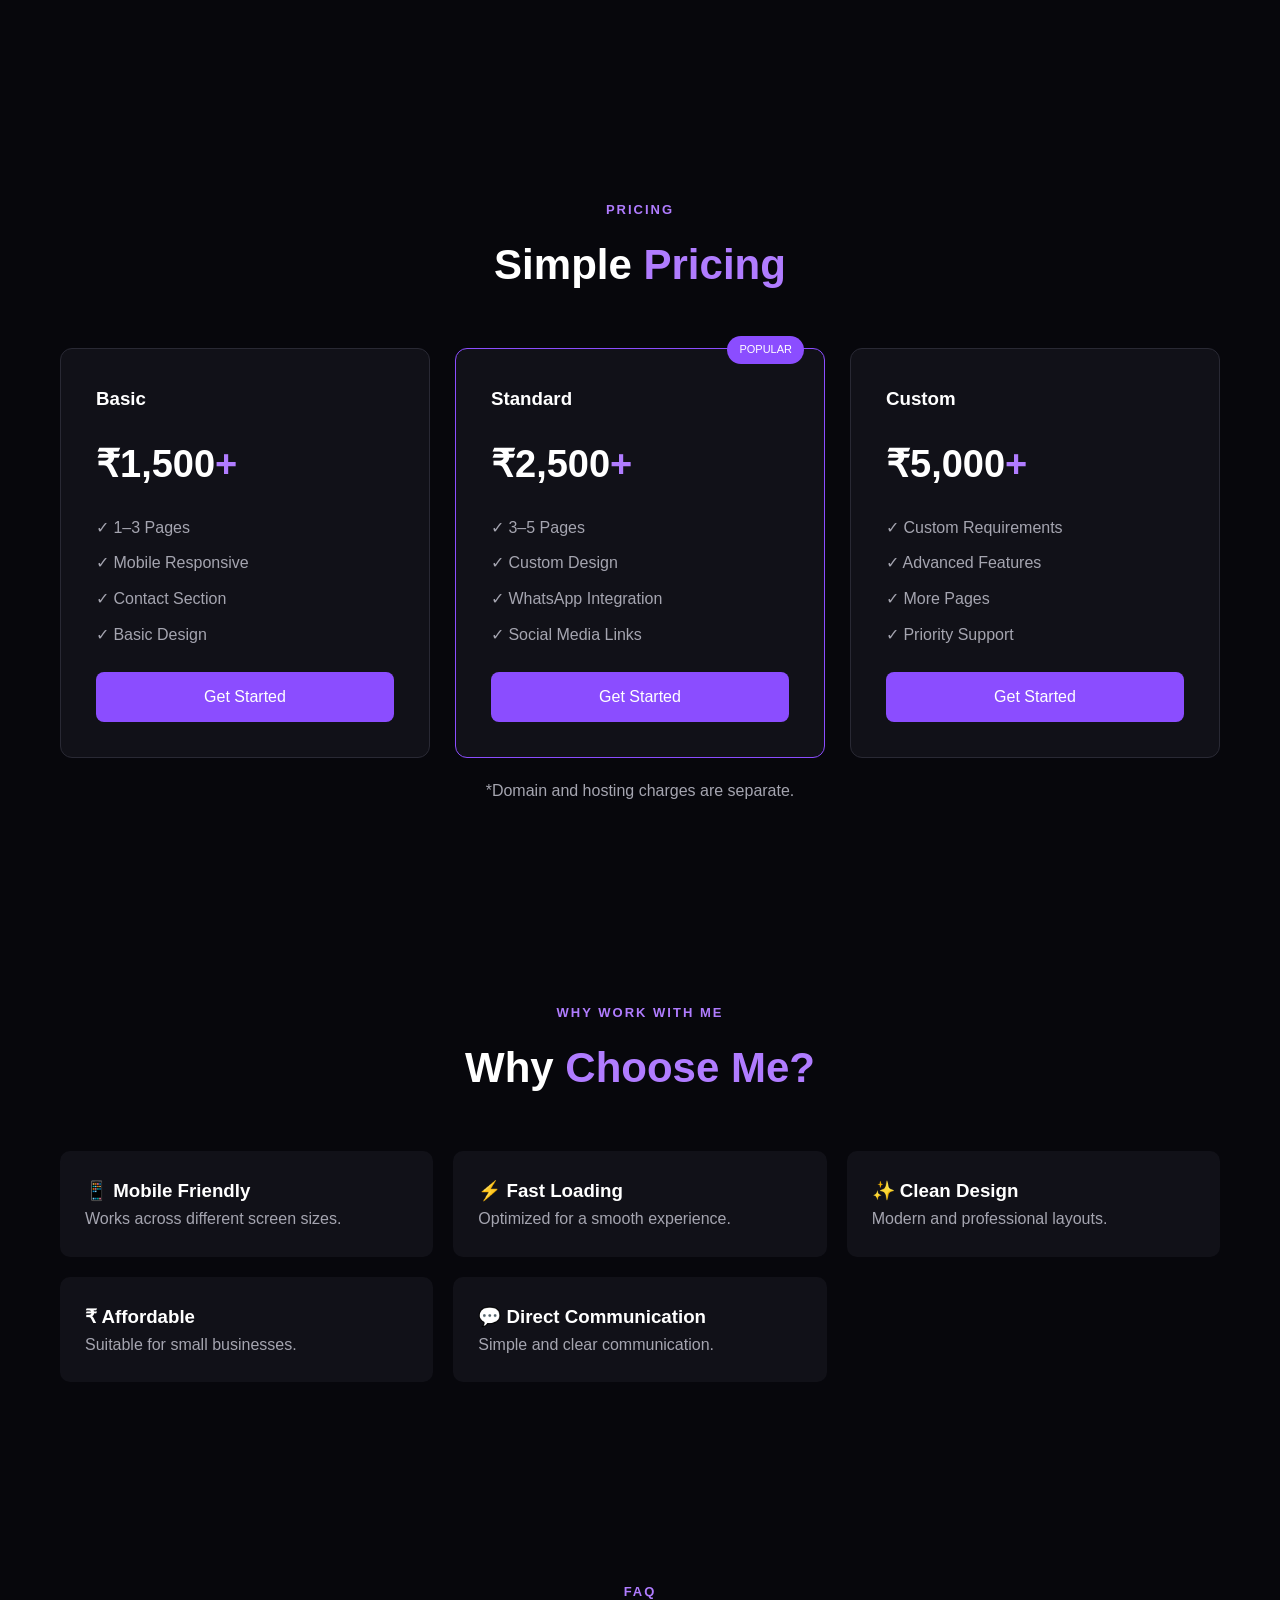
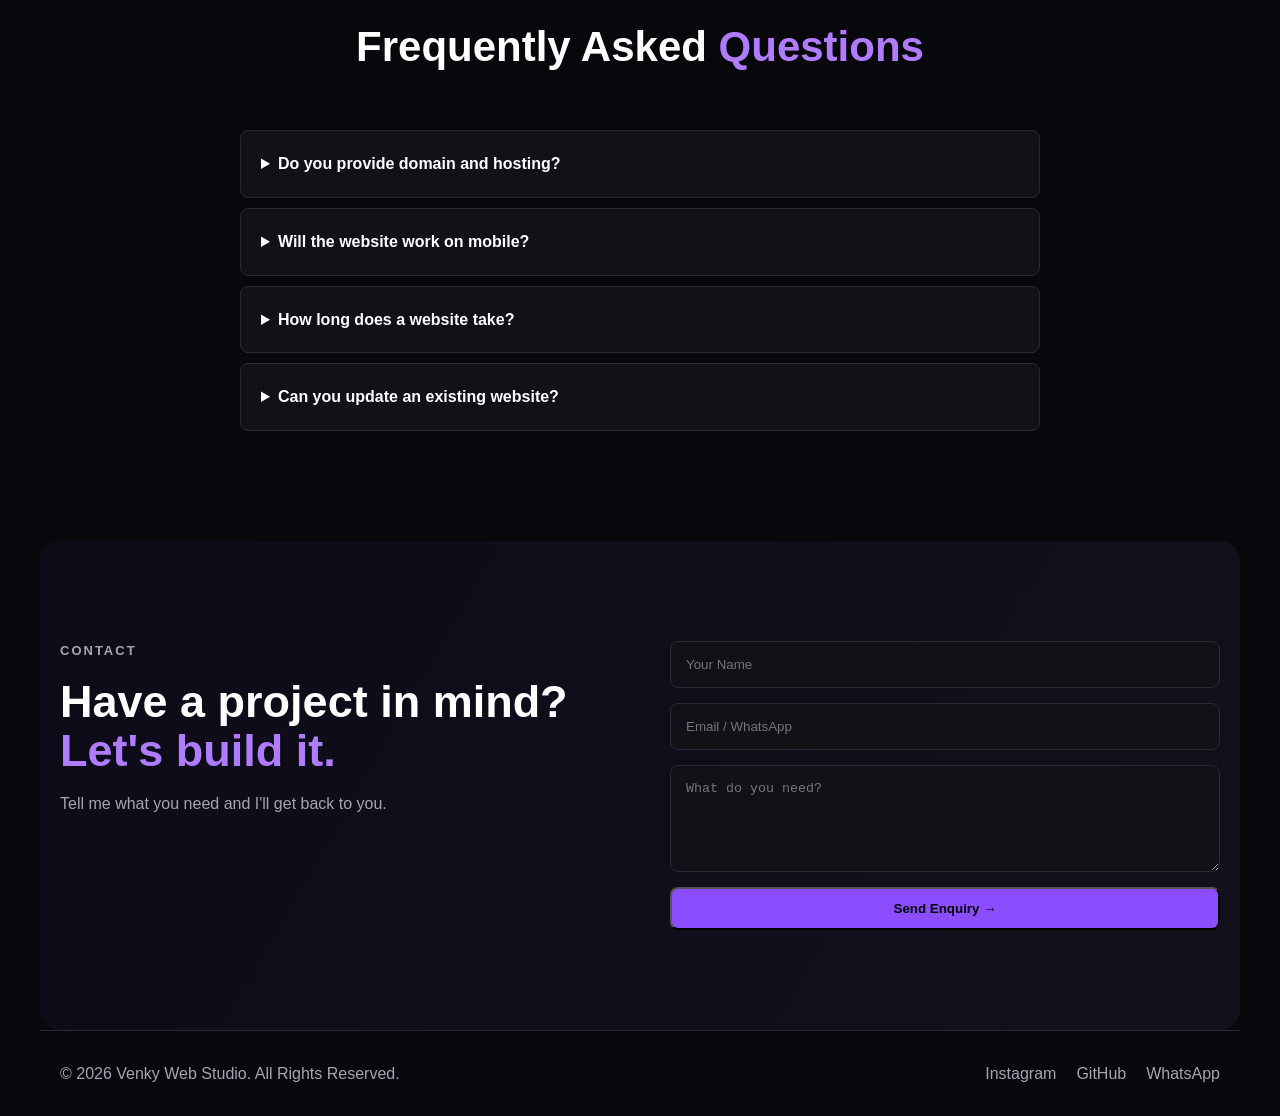
==== commit 781271fe: "Add website animations" ====
--- a/index.html
+++ b/index.html
@@ -1,727 +1,730 @@
-<!DOCTYPE html>
-<html lang="en">
-
-<head>
-    <meta charset="UTF-8">
-
-    <meta name="viewport"
-          content="width=device-width, initial-scale=1.0">
-
-    <meta name="description"
-          content="Venkyy Web Studio - Modern and responsive websites for businesses and individuals.">
-
-    <title>Venky Web Studio | Web Developer</title>
-
-    <link rel="stylesheet" href="style.css">
-    <link rel="shortcut icon" href="FAVICON 1.png" type="image/png">
-</head>
-
-<body>
-
-    <!-- ================= NAVBAR ================= -->
-
-    <header class="header">
-
-        <nav class="navbar">
-
-            <a href="#home" class="logo">
-                VENKYY <span>WEB STUDIO</span>
-            </a>
-
-            <ul class="nav-links">
-                <li><a href="#home">Home</a></li>
-                <li><a href="#about">About</a></li>
-                <li><a href="#services">Services</a></li>
-                <li><a href="#projects">Projects</a></li>
-                <li><a href="#pricing">Pricing</a></li>
-                <li><a href="#contact">Contact</a></li>
-            </ul>
-
-            <a href="#contact" class="nav-btn">
-                Let's Talk →
-            </a>
-
-            <button class="menu-btn" id="menuBtn">
-                ☰
-            </button>
-
-        </nav>
-
-    </header>
-
-
-    <!-- ================= HERO ================= -->
-
-    <main>
-
-        <section class="hero" id="home">
-
-            <div class="hero-content">
-
-                <p class="hero-tag">
-                    AVAILABLE FOR FREELANCE
-                </p>
-
-                <h1>
-                    Simple Websites.
-                    <br>
-                    <span>Powerful First Impressions.</span>
-                </h1>
-
-                <p class="hero-description">
-                    I create fast, modern and mobile-friendly
-                    websites for small businesses, creators
-                    and individuals.
-                </p>
-
-                <div class="hero-buttons">
-
-                    <a href="#projects" class="btn primary">
-                        View My Work →
-                    </a>
-
-                    <a href="#contact" class="btn secondary">
-                        Get a Website
-                    </a>
-
-                </div>
-
-                <div class="hero-features">
-
-                    <span>⚡ Fast Delivery</span>
-                    <span>📱 Mobile Friendly</span>
-                    <span>💰 Affordable</span>
-
-                </div>
-
-            </div>
-
-
-            <div class="hero-image">
-
-                <div class="laptop">
-                    <div class="screen">
-                        <div class="screen-content">
-                            <h3>Building Websites</h3>
-                            <p>That Build Your Business</p>
-                            <button>Get Started</button>
-                        </div>
-                    </div>
-                </div>
-
-            </div>
-
-        </section>
-
-
-        <!-- ================= ABOUT ================= -->
-
-        <section class="about section" id="about">
-
-            <div class="about-image">
-
-                <img src="LOGO.png"
-                     alt="Venky">
-
-            </div>
-
-            <div class="about-content">
-
-                <p class="section-label">
-                    ABOUT ME
-                </p>
-
-                <h2>
-                    Hi, I'm <span>Venkyy.</span>
-                </h2>
-
-                <p>
-                    I'm an Electronics & Communication
-                    Engineering student who enjoys building
-                    websites and digital projects.
-                </p>
-
-                <p>
-                    I focus on creating clean, responsive and
-                    user-friendly websites for individuals
-                    and small businesses.
-                </p>
-
-                <div class="stats">
-
-                    <div class="stat">
-                        <h3>03+</h3>
-                        <p>Demo Projects</p>
-                    </div>
-
-                    <div class="stat">
-                        <h3>100%</h3>
-                        <p>Responsive</p>
-                    </div>
-
-                    <div class="stat">
-                        <h3>Fast</h3>
-                        <p>Delivery</p>
-                    </div>
-
-                </div>
-
-            </div>
-
-        </section>
-
-
-        <!-- ================= SERVICES ================= -->
-
-        <section class="services section" id="services">
-
-            <div class="section-heading">
-
-                <p class="section-label">
-                    WHAT I DO
-                </p>
-
-                <h2>
-                    My <span>Services</span>
-                </h2>
-
-            </div>
-
-
-            <div class="service-grid">
-
-                <article class="service-card">
-
-                    <div class="service-icon">🌐</div>
-
-                    <h3>Business Websites</h3>
-
-                    <p>
-                        Professional websites for local
-                        businesses, shops and services.
-                    </p>
-
-                </article>
-
-
-                <article class="service-card">
-
-                    <div class="service-icon">📱</div>
-
-                    <h3>Responsive Design</h3>
-
-                    <p>
-                        Websites that work beautifully on
-                        phones, tablets and desktops.
-                    </p>
-
-                </article>
-
-
-                <article class="service-card">
-
-                    <div class="service-icon">🎯</div>
-
-                    <h3>Landing Pages</h3>
-
-                    <p>
-                        Modern landing pages for products,
-                        services and events.
-                    </p>
-
-                </article>
-
-
-                <article class="service-card">
-
-                    <div class="service-icon">🔧</div>
-
-                    <h3>Website Updates</h3>
-
-                    <p>
-                        Content updates, design changes
-                        and small fixes.
-                    </p>
-
-                </article>
-
-            </div>
-
-        </section>
-
-
-        <!-- ================= PROJECTS ================= -->
-
-        <section class="projects section" id="projects">
-
-            <div class="section-heading">
-
-                <p class="section-label">
-                    MY WORK
-                </p>
-
-                <h2>
-                    Recent <span>Projects</span>
-                </h2>
-
-            </div>
-
-
-            <div class="project-grid">
-
-
-                <article class="project-card">
-
-                    <img src="images/project-1.jpg"
-                         alt="Tuition website">
-
-                    <div class="project-info">
-
-                        <span class="project-type">
-                            DEMO PROJECT
-                        </span>
-
-                        <h3>
-                            Sharma Classes
-                        </h3>
-
-                        <p>
-                            Modern tuition institute
-                            website.
-                        </p>
-
-                        <a href="#"
-                           class="project-link">
-                            View Demo →
-                        </a>
-
-                    </div>
-
-                </article>
-
-
-                <article class="project-card">
-
-                    <img src="images/project-2.jpg"
-                         alt="Cafe website">
-
-                    <div class="project-info">
-
-                        <span class="project-type">
-                            DEMO PROJECT
-                        </span>
-
-                        <h3>
-                            Urban Café
-                        </h3>
-
-                        <p>
-                            Modern restaurant website
-                            concept.
-                        </p>
-
-                        <a href="#"
-                           class="project-link">
-                            View Demo →
-                        </a>
-
-                    </div>
-
-                </article>
-
-
-                <article class="project-card">
-
-                    <img src="images/project-3.jpg"
-                         alt="Gym website">
-
-                    <div class="project-info">
-
-                        <span class="project-type">
-                            DEMO PROJECT
-                        </span>
-
-                        <h3>
-                            Fitness Hub
-                        </h3>
-
-                        <p>
-                            Gym and fitness landing page.
-                        </p>
-
-                        <a href="#"
-                           class="project-link">
-                            View Demo →
-                        </a>
-
-                    </div>
-
-                </article>
-
-            </div>
-
-        </section>
-
-
-        <!-- ================= PROCESS ================= -->
-
-        <section class="process section">
-
-            <div class="section-heading">
-
-                <p class="section-label">
-                    WORK PROCESS
-                </p>
-
-                <h2>
-                    How It <span>Works</span>
-                </h2>
-
-            </div>
-
-
-            <div class="process-grid">
-
-                <div class="process-card">
-                    <span>01</span>
-                    <h3>Tell Me</h3>
-                    <p>
-                        Tell me what kind of website
-                        you need.
-                    </p>
-                </div>
-
-                <div class="process-card">
-                    <span>02</span>
-                    <h3>Design</h3>
-                    <p>
-                        I create the structure and
-                        visual design.
-                    </p>
-                </div>
-
-                <div class="process-card">
-                    <span>03</span>
-                    <h3>Build</h3>
-                    <p>
-                        I develop the responsive
-                        website.
-                    </p>
-                </div>
-
-                <div class="process-card">
-                    <span>04</span>
-                    <h3>Launch</h3>
-                    <p>
-                        Your website goes live.
-                    </p>
-                </div>
-
-            </div>
-
-        </section>
-
-
-        <!-- ================= PRICING ================= -->
-
-        <section class="pricing section" id="pricing">
-
-            <div class="section-heading">
-
-                <p class="section-label">
-                    PRICING
-                </p>
-
-                <h2>
-                    Simple <span>Pricing</span>
-                </h2>
-
-            </div>
-
-
-            <div class="pricing-grid">
-
-
-                <div class="price-card">
-
-                    <h3>Basic</h3>
-
-                    <div class="price">
-                        ₹1,500<span>+</span>
-                    </div>
-
-                    <ul>
-                        <li>✓ 1–3 Pages</li>
-                        <li>✓ Mobile Responsive</li>
-                        <li>✓ Contact Section</li>
-                        <li>✓ Basic Design</li>
-                    </ul>
-
-                    <a href="#contact"
-                       class="price-btn">
-                        Get Started
-                    </a>
-
-                </div>
-
-
-                <div class="price-card popular">
-
-                    <div class="popular-label">
-                        POPULAR
-                    </div>
-
-                    <h3>Standard</h3>
-
-                    <div class="price">
-                        ₹2,500<span>+</span>
-                    </div>
-
-                    <ul>
-                        <li>✓ 3–5 Pages</li>
-                        <li>✓ Custom Design</li>
-                        <li>✓ WhatsApp Integration</li>
-                        <li>✓ Social Media Links</li>
-                    </ul>
-
-                    <a href="#contact"
-                       class="price-btn">
-                        Get Started
-                    </a>
-
-                </div>
-
-
-                <div class="price-card">
-
-                    <h3>Custom</h3>
-
-                    <div class="price">
-                        ₹5,000<span>+</span>
-                    </div>
-
-                    <ul>
-                        <li>✓ Custom Requirements</li>
-                        <li>✓ Advanced Features</li>
-                        <li>✓ More Pages</li>
-                        <li>✓ Priority Support</li>
-                    </ul>
-
-                    <a href="#contact"
-                       class="price-btn">
-                        Get Started
-                    </a>
-
-                </div>
-
-            </div>
-
-            <p class="pricing-note">
-                *Domain and hosting charges are separate.
-            </p>
-
-        </section>
-
-
-        <!-- ================= WHY ME ================= -->
-
-        <section class="why section">
-
-            <div class="section-heading">
-
-                <p class="section-label">
-                    WHY WORK WITH ME
-                </p>
-
-                <h2>
-                    Why <span>Choose Me?</span>
-                </h2>
-
-            </div>
-
-
-            <div class="why-grid">
-
-                <div>
-                    <h3>📱 Mobile Friendly</h3>
-                    <p>Works across different screen sizes.</p>
-                </div>
-
-                <div>
-                    <h3>⚡ Fast Loading</h3>
-                    <p>Optimized for a smooth experience.</p>
-                </div>
-
-                <div>
-                    <h3>✨ Clean Design</h3>
-                    <p>Modern and professional layouts.</p>
-                </div>
-
-                <div>
-                    <h3>₹ Affordable</h3>
-                    <p>Suitable for small businesses.</p>
-                </div>
-
-                <div>
-                    <h3>💬 Direct Communication</h3>
-                    <p>Simple and clear communication.</p>
-                </div>
-
-            </div>
-
-        </section>
-
-
-        <!-- ================= FAQ ================= -->
-
-        <section class="faq section">
-
-            <div class="section-heading">
-
-                <p class="section-label">
-                    FAQ
-                </p>
-
-                <h2>
-                    Frequently Asked <span>Questions</span>
-                </h2>
-
-            </div>
-
-
-            <div class="faq-container">
-
-                <details>
-                    <summary>
-                        Do you provide domain and hosting?
-                    </summary>
-
-                    <p>
-                        I can help with setup. Domain and
-                        hosting charges are separate.
-                    </p>
-                </details>
-
-
-                <details>
-                    <summary>
-                        Will the website work on mobile?
-                    </summary>
-
-                    <p>
-                        Yes. Websites are designed to be
-                        responsive.
-                    </p>
-                </details>
-
-
-                <details>
-                    <summary>
-                        How long does a website take?
-                    </summary>
-
-                    <p>
-                        It depends on the number of pages
-                        and features required.
-                    </p>
-                </details>
-
-
-                <details>
-                    <summary>
-                        Can you update an existing website?
-                    </summary>
-
-                    <p>
-                        Yes, depending on the technology
-                        used by the website.
-                    </p>
-                </details>
-
-            </div>
-
-        </section>
-
-
-        <!-- ================= CONTACT ================= -->
-
-        <section class="contact section" id="contact">
-
-            <div class="contact-content">
-
-                <p class="section-label">
-                    CONTACT
-                </p>
-
-                <h2>
-                    Have a project in mind?
-                    <br>
-                    <span>Let's build it.</span>
-                </h2>
-
-                <p>
-                    Tell me what you need and I'll get
-                    back to you.
-                </p>
-
-            </div>
-
-
-            <form class="contact-form">
-
-                <input
-                    type="text"
-                    placeholder="Your Name"
-                    required
-                >
-
-                <input
-                    type="text"
-                    placeholder="Email / WhatsApp"
-                    required
-                >
-
-                <textarea
-                    rows="5"
-                    placeholder="What do you need?"
-                    required
-                ></textarea>
-
-                <button
-                    type="submit"
-                    class="btn primary">
-                    Send Enquiry →
-                </button>
-
-            </form>
-
-        </section>
-
-    </main>
-
-
-    <!-- ================= FOOTER ================= -->
-
-    <footer class="footer">
-
-        <div>
-            © 2026 Venky Web Studio.
-            All Rights Reserved.
-        </div>
-
-        <div class="social-links">
-
-            <a href="#">Instagram</a>
-            <a href="#">GitHub</a>
-            <a href="#">WhatsApp</a>
-
-        </div>
-
-    </footer>
-
-
-    <script src="script.js"></script>
-
-</body>
-
-</html>
+<!DOCTYPE html>
+<html lang="en">
+
+<head>
+    <meta charset="UTF-8">
+
+    <meta name="viewport"
+          content="width=device-width, initial-scale=1.0">
+
+    <meta name="description"
+          content="Venkyy Web Studio - Modern and responsive websites for businesses and individuals.">
+
+    <title>Venky Web Studio | Web Developer</title>
+
+    <link rel="stylesheet" href="style.css">
+    <link rel="shortcut icon" href="images/FAVICON 1.png" type="image/png">
+</head>
+
+<body>
+
+    <!-- ================= NAVBAR ================= -->
+
+    <header class="header">
+
+        <nav class="navbar">
+
+            <a href="#home" class="logo">
+                VENKYY <span>WEB STUDIO</span>
+            </a>
+
+            <ul class="nav-links">
+                <li><a href="#home">Home</a></li>
+                <li><a href="#about">About</a></li>
+                <li><a href="#services">Services</a></li>
+                <li><a href="#projects">Projects</a></li>
+                <li><a href="#pricing">Pricing</a></li>
+                <li><a href="#contact">Contact</a></li>
+            </ul>
+
+            <a href="#contact" class="nav-btn">
+                Let's Talk →
+            </a>
+
+            <button class="menu-btn" id="menuBtn">
+                ☰
+            </button>
+
+        </nav>
+
+    </header>
+
+
+    <!-- ================= HERO ================= -->
+
+    <main>
+
+        <section class="hero" id="home">
+
+            <div class="hero-content">
+
+                <p class="hero-tag">
+                    AVAILABLE FOR FREELANCE
+                </p>
+
+                <h1>
+                    Simple Websites.
+                    <br>
+                    <span>Powerful First Impressions.</span>
+                </h1>
+
+                <p class="hero-description">
+                    I create fast, modern and mobile-friendly
+                    websites for small businesses, creators
+                    and individuals.
+                </p>
+
+                <div class="hero-buttons">
+
+                    <a href="#projects" class="btn primary">
+                        View My Work →
+                    </a>
+
+                    <a href="#contact" class="btn secondary">
+                        Get a Website
+                    </a>
+
+                </div>
+
+                <div class="hero-features">
+
+                    <span>⚡ Fast Delivery</span>
+                    <span>📱 Mobile Friendly</span>
+                    <span>💰 Affordable</span>
+
+                </div>
+
+            </div>
+
+
+            <div class="hero-image">
+
+                <div class="laptop">
+                    <div class="screen">
+                        <div class="screen-content">
+                            <h3>Building Websites</h3>
+                            <p>That Build Your Business</p>
+                            <button>Get Started</button>
+                        </div>
+                    </div>
+                </div>
+
+            </div>
+
+        </section>
+
+
+        <!-- ================= ABOUT ================= -->
+
+        <section class="about section" id="about">
+
+            <div class="about-image">
+
+                <img src="LOGO.png"
+                     alt="Venky">
+
+            </div>
+
+            <div class="about-content">
+
+                <p class="section-label">
+                    ABOUT ME
+                </p>
+
+                <h2>
+                    Hi, I'm <span>Venkyy.</span>
+                </h2>
+
+                <p>
+                    I'm an Electronics & Communication
+                    Engineering student who enjoys building
+                    websites and digital projects.
+                </p>
+
+                <p>
+                    I focus on creating clean, responsive and
+                    user-friendly websites for individuals
+                    and small businesses.
+                </p>
+
+                <div class="stats">
+
+                    <div class="stat">
+                        <h3>03+</h3>
+                        <p>Demo Projects</p>
+                    </div>
+
+                    <div class="stat">
+                        <h3>100%</h3>
+                        <p>Responsive</p>
+                    </div>
+
+                    <div class="stat">
+                        <h3>Fast</h3>
+                        <p>Delivery</p>
+                    </div>
+
+                </div>
+
+            </div>
+
+        </section>
+
+
+        <!-- ================= SERVICES ================= -->
+
+        <section class="services section" id="services">
+
+            <div class="section-heading">
+
+                <p class="section-label">
+                    WHAT I DO
+                </p>
+
+                <h2>
+                    My <span>Services</span>
+                </h2>
+
+            </div>
+
+
+            <div class="service-grid">
+
+                <article class="service-card">
+
+                    <div class="service-icon">🌐</div>
+
+                    <h3>Business Websites</h3>
+
+                    <p>
+                        Professional websites for local
+                        businesses, shops and services.
+                    </p>
+
+                </article>
+
+
+                <article class="service-card">
+
+                    <div class="service-icon">📱</div>
+
+                    <h3>Responsive Design</h3>
+
+                    <p>
+                        Websites that work beautifully on
+                        phones, tablets and desktops.
+                    </p>
+
+                </article>
+
+
+                <article class="service-card">
+
+                    <div class="service-icon">🎯</div>
+
+                    <h3>Landing Pages</h3>
+
+                    <p>
+                        Modern landing pages for products,
+                        services and events.
+                    </p>
+
+                </article>
+
+
+                <article class="service-card">
+
+                    <div class="service-icon">🔧</div>
+
+                    <h3>Website Updates</h3>
+
+                    <p>
+                        Content updates, design changes
+                        and small fixes.
+                    </p>
+
+                </article>
+
+            </div>
+
+        </section>
+
+
+        <!-- ================= PROJECTS ================= -->
+
+        <section class="projects section" id="projects">
+
+            <div class="section-heading">
+
+                <p class="section-label">
+                    MY WORK
+                </p>
+
+                <h2>
+                    Recent <span>Projects</span>
+                </h2>
+
+            </div>
+
+
+            <div class="project-grid">
+
+
+                <article class="project-card">
+
+                    <img src="images/project-1.jpg"
+                         alt="Tuition website">
+
+                    <div class="project-info">
+
+                        <span class="project-type">
+                            DEMO PROJECT
+                        </span>
+
+                        <h3>
+                            Sharma Classes
+                        </h3>
+
+                        <p>
+                            Modern tuition institute
+                            website.
+                        </p>
+
+                        <a href="#"
+                           class="project-link">
+                            View Demo →
+                        </a>
+
+                    </div>
+
+                </article>
+
+
+                <article class="project-card">
+
+                    <img src="images/project-2.jpg"
+                         alt="Cafe website">
+
+                    <div class="project-info">
+
+                        <span class="project-type">
+                            DEMO PROJECT
+                        </span>
+
+                        <h3>
+                            Urban Café
+                        </h3>
+
+                        <p>
+                            Modern restaurant website
+                            concept.
+                        </p>
+
+                        <a href="#"
+                           class="project-link">
+                            View Demo →
+                        </a>
+
+                    </div>
+
+                </article>
+
+
+                <article class="project-card">
+
+                    <img src="lift-n-fit-premium-rebuild/assets/lift-n-fit-logo.png"
+                         alt="Gym website">
+
+                    <div class="project-info">
+
+                        <span class="project-type">
+                            DEMO PROJECT
+                        </span>
+
+                        <h3>
+                            Fitness Hub
+                        </h3>
+
+                        <p>
+                            Gym and fitness landing page.
+                        </p>
+
+                        <a href="lift-n-fit-premium-rebuild/liftnfit.html"
+                           class="project-link">
+                            View Demo →
+                        </a>
+
+                    </div>
+
+                </article>
+
+            </div>
+
+        </section>
+
+
+        <!-- ================= PROCESS ================= -->
+
+        <section class="process section">
+
+            <div class="section-heading">
+
+                <p class="section-label">
+                    WORK PROCESS
+                </p>
+
+                <h2>
+                    How It <span>Works</span>
+                </h2>
+
+            </div>
+
+
+            <div class="process-grid">
+
+                <div class="process-card">
+                    <span>01</span>
+                    <h3>Tell Me</h3>
+                    <p>
+                        Tell me what kind of website
+                        you need.
+                    </p>
+                </div>
+
+                <div class="process-card">
+                    <span>02</span>
+                    <h3>Design</h3>
+                    <p>
+                        I create the structure and
+                        visual design.
+                    </p>
+                </div>
+
+                <div class="process-card">
+                    <span>03</span>
+                    <h3>Build</h3>
+                    <p>
+                        I develop the responsive
+                        website.
+                    </p>
+                </div>
+
+                <div class="process-card">
+                    <span>04</span>
+                    <h3>Launch</h3>
+                    <p>
+                        Your website goes live.
+                    </p>
+                </div>
+
+            </div>
+
+        </section>
+
+
+        <!-- ================= PRICING ================= -->
+
+        <section class="pricing section" id="pricing">
+
+            <div class="section-heading">
+
+                <p class="section-label">
+                    PRICING
+                </p>
+
+                <h2>
+                    Simple <span>Pricing</span>
+                </h2>
+
+            </div>
+
+
+            <div class="pricing-grid">
+
+
+                <div class="price-card">
+
+                    <h3>Basic</h3>
+
+                    <div class="price">
+                        ₹1,500<span>+</span>
+                    </div>
+
+                    <ul>
+                        <li>✓ 1–3 Pages</li>
+                        <li>✓ Mobile Responsive</li>
+                        <li>✓ Contact Section</li>
+                        <li>✓ Basic Design</li>
+                    </ul>
+
+                    <a href="#contact"
+                       class="price-btn">
+                        Get Started
+                    </a>
+
+                </div>
+
+
+                <div class="price-card popular">
+
+                    <div class="popular-label">
+                        POPULAR
+                    </div>
+
+                    <h3>Standard</h3>
+
+                    <div class="price">
+                        ₹2,500<span>+</span>
+                    </div>
+
+                    <ul>
+                        <li>✓ 3–5 Pages</li>
+                        <li>✓ Custom Design</li>
+                        <li>✓ WhatsApp Integration</li>
+                        <li>✓ Social Media Links</li>
+                    </ul>
+
+                    <a href="#contact"
+                       class="price-btn">
+                        Get Started
+                    </a>
+
+                </div>
+
+
+                <div class="price-card">
+
+                    <h3>Custom</h3>
+
+                    <div class="price">
+                        ₹5,000<span>+</span>
+                    </div>
+
+                    <ul>
+                        <li>✓ Custom Requirements</li>
+                        <li>✓ Advanced Features</li>
+                        <li>✓ More Pages</li>
+                        <li>✓ Priority Support</li>
+                    </ul>
+
+                    <a href="#contact"
+                       class="price-btn">
+                        Get Started
+                    </a>
+
+                </div>
+
+            </div>
+
+            <p class="pricing-note">
+                *Domain and hosting charges are separate.
+            </p>
+
+        </section>
+
+
+        <!-- ================= WHY ME ================= -->
+
+        <section class="why section">
+
+            <div class="section-heading">
+
+                <p class="section-label">
+                    WHY WORK WITH ME
+                </p>
+
+                <h2>
+                    Why <span>Choose Me?</span>
+                </h2>
+
+            </div>
+
+
+            <div class="why-grid">
+
+                <div>
+                    <h3>📱 Mobile Friendly</h3>
+                    <p>Works across different screen sizes.</p>
+                </div>
+
+                <div>
+                    <h3>⚡ Fast Loading</h3>
+                    <p>Optimized for a smooth experience.</p>
+                </div>
+
+                <div>
+                    <h3>✨ Clean Design</h3>
+                    <p>Modern and professional layouts.</p>
+                </div>
+
+                <div>
+                    <h3>₹ Affordable</h3>
+                    <p>Suitable for small businesses.</p>
+                </div>
+
+                <div>
+                    <h3>💬 Direct Communication</h3>
+                    <p>Simple and clear communication.</p>
+                </div>
+
+            </div>
+
+        </section>
+
+
+        <!-- ================= FAQ ================= -->
+
+        <section class="faq section">
+
+            <div class="section-heading">
+
+                <p class="section-label">
+                    FAQ
+                </p>
+
+                <h2>
+                    Frequently Asked <span>Questions</span>
+                </h2>
+
+            </div>
+
+
+            <div class="faq-container">
+
+                <details>
+                    <summary>
+                        Do you provide domain and hosting?
+                    </summary>
+
+                    <p>
+                        I can help with setup. Domain and
+                        hosting charges are separate.
+                    </p>
+                </details>
+
+
+                <details>
+                    <summary>
+                        Will the website work on mobile?
+                    </summary>
+
+                    <p>
+                        Yes. Websites are designed to be
+                        responsive.
+                    </p>
+                </details>
+
+
+                <details>
+                    <summary>
+                        How long does a website take?
+                    </summary>
+
+                    <p>
+                        It depends on the number of pages
+                        and features required.
+                    </p>
+                </details>
+
+
+                <details>
+                    <summary>
+                        Can you update an existing website?
+                    </summary>
+
+                    <p>
+                        Yes, depending on the technology
+                        used by the website.
+                    </p>
+                </details>
+
+            </div>
+
+        </section>
+
+
+        <!-- ================= CONTACT ================= -->
+
+        <section class="contact section" id="contact">
+
+            <div class="contact-content">
+
+                <p class="section-label">
+                    CONTACT
+                </p>
+
+                <h2>
+                    Have a project in mind?
+                    <br>
+                    <span>Let's build it.</span>
+                </h2>
+
+                <p>
+                    Tell me what you need and I'll get
+                    back to you.
+                </p>
+
+            </div>
+
+
+            <form class="contact-form">
+
+                <input
+                    type="text"
+                    placeholder="Your Name"
+                    required
+                >
+
+                <input
+                    type="text"
+                    placeholder="Email / WhatsApp"
+                    required
+                >
+
+                <textarea
+                    rows="5"
+                    placeholder="What do you need?"
+                    required
+                ></textarea>
+
+                <button
+                    type="submit"
+                    class="btn primary">
+                    Send Enquiry →
+                </button>
+
+            </form>
+
+        </section>
+
+    </main>
+
+
+    <!-- ================= FOOTER ================= -->
+
+    <footer class="footer">
+
+        <div>
+            © 2026 Venky Web Studio.
+            All Rights Reserved.
+        </div>
+
+        <div class="social-links">
+
+            <a href="#">Instagram</a>
+            <a href="#">GitHub</a>
+            <a href="#">WhatsApp</a>
+
+        </div>
+
+    </footer>
+
+
+    <!-- ============DONE============== -->
+
+
+    <script src="script.js"></script>
+
+</body>
+
+</html>
--- a/style.css
+++ b/style.css
@@ -1,687 +1,713 @@
-/* ================= RESET ================= */
-
-* {
-    margin: 0;
-    padding: 0;
-    box-sizing: border-box;
-}
-
-html {
-    scroll-behavior: smooth;
-}
-
-body {
-    font-family: Arial, sans-serif;
-    background: #07070c;
-    color: #ffffff;
-    line-height: 1.6;
-}
-
-a {
-    text-decoration: none;
-    color: inherit;
-}
-
-ul {
-    list-style: none;
-}
-
-img {
-    width: 100%;
-    display: block;
-}
-
-
-/* ================= VARIABLES ================= */
-
-:root {
-    --bg: #07070c;
-    --card: #111118;
-    --card-light: #171720;
-    --text: #ffffff;
-    --muted: #a5a5b0;
-    --accent: #8b4dff;
-    --accent-light: #b07cff;
-    --border: #292934;
-}
-
-
-/* ================= HEADER ================= */
-
-.header {
-    position: fixed;
-    top: 0;
-    width: 100%;
-    z-index: 1000;
-    background: rgba(7, 7, 12, 0.85);
-    backdrop-filter: blur(15px);
-    border-bottom: 1px solid var(--border);
-}
-
-.navbar {
-    max-width: 1200px;
-    margin: auto;
-    height: 75px;
-
-    display: flex;
-    align-items: center;
-    justify-content: space-between;
-
-    padding: 0 20px;
-}
-
-.logo {
-    font-size: 20px;
-    font-weight: 800;
-}
-
-.logo span {
-    color: var(--accent);
-    font-size: 13px;
-}
-
-.nav-links {
-    display: flex;
-    gap: 25px;
-}
-
-.nav-links a {
-    color: var(--muted);
-    transition: 0.3s;
-}
-
-.nav-links a:hover {
-    color: var(--accent-light);
-}
-
-.nav-btn,
-.btn {
-    display: inline-block;
-    padding: 12px 22px;
-    border-radius: 8px;
-    font-weight: 600;
-}
-
-.nav-btn,
-.primary {
-    background: var(--accent);
-}
-
-.secondary {
-    border: 1px solid var(--border);
-}
-
-.menu-btn {
-    display: none;
-    background: none;
-    color: white;
-    border: none;
-    font-size: 25px;
-}
-
-
-/* ================= GENERAL ================= */
-
-.section {
-    max-width: 1200px;
-    margin: auto;
-    padding: 100px 20px;
-}
-
-.section-heading {
-    text-align: center;
-    margin-bottom: 50px;
-}
-
-.section-label {
-    color: var(--accent-light);
-    font-size: 13px;
-    font-weight: bold;
-    letter-spacing: 2px;
-    margin-bottom: 10px;
-}
-
-.section-heading h2 {
-    font-size: 42px;
-}
-
-.section-heading span,
-.about-content span,
-.contact-content span {
-    color: var(--accent-light);
-}
-
-
-/* ================= HERO ================= */
-
-.hero {
-    min-height: 100vh;
-    max-width: 1200px;
-    margin: auto;
-
-    padding: 150px 20px 80px;
-
-    display: grid;
-    grid-template-columns: 1fr 1fr;
-    align-items: center;
-    gap: 50px;
-}
-
-.hero-tag {
-    color: var(--accent-light);
-    letter-spacing: 2px;
-    font-size: 13px;
-}
-
-.hero h1 {
-    font-size: clamp(45px, 6vw, 75px);
-    line-height: 1.05;
-    margin: 20px 0;
-}
-
-.hero h1 span {
-    color: var(--accent-light);
-}
-
-.hero-description {
-    color: var(--muted);
-    max-width: 550px;
-    font-size: 18px;
-}
-
-.hero-buttons {
-    display: flex;
-    gap: 15px;
-    margin: 30px 0;
-}
-
-.hero-features {
-    display: flex;
-    gap: 20px;
-    color: var(--muted);
-    font-size: 14px;
-}
-
-
-/* ================= LAPTOP ================= */
-
-.hero-image {
-    display: flex;
-    justify-content: center;
-}
-
-.laptop {
-    width: 450px;
-    height: 280px;
-
-    padding: 15px;
-
-    border: 3px solid #555;
-    border-radius: 15px;
-
-    transform: rotate(-3deg);
-
-    box-shadow: 0 0 60px rgba(139, 77, 255, 0.25);
-}
-
-.screen {
-    width: 100%;
-    height: 100%;
-    background: #101016;
-    border-radius: 8px;
-
-    display: flex;
-    align-items: center;
-    justify-content: center;
-}
-
-.screen-content {
-    text-align: center;
-}
-
-.screen-content h3 {
-    font-size: 28px;
-}
-
-.screen-content p {
-    color: var(--accent-light);
-}
-
-.screen-content button {
-    margin-top: 15px;
-    padding: 10px 18px;
-    background: var(--accent);
-    color: white;
-    border: none;
-    border-radius: 6px;
-}
-
-
-/* ================= ABOUT ================= */
-
-.about {
-    display: grid;
-    grid-template-columns: 300px 1fr;
-    align-items: center;
-    gap: 70px;
-}
-
-.about-image img {
-    border-radius: 50%;
-    border: 3px solid var(--accent);
-}
-
-.about-content h2 {
-    font-size: 40px;
-    margin-bottom: 20px;
-}
-
-.about-content p {
-    color: var(--muted);
-    margin-bottom: 15px;
-}
-
-.stats {
-    display: flex;
-    gap: 20px;
-    margin-top: 30px;
-}
-
-.stat {
-    padding: 20px;
-    background: var(--card);
-    border: 1px solid var(--border);
-    border-radius: 10px;
-}
-
-.stat h3 {
-    color: var(--accent-light);
-}
-
-
-/* ================= SERVICES ================= */
-
-.service-grid {
-    display: grid;
-    grid-template-columns: repeat(4, 1fr);
-    gap: 20px;
-}
-
-.service-card {
-    padding: 30px;
-    background: var(--card);
-    border: 1px solid var(--border);
-    border-radius: 12px;
-    transition: 0.3s;
-}
-
-.service-card:hover {
-    transform: translateY(-8px);
-    border-color: var(--accent);
-}
-
-.service-icon {
-    font-size: 35px;
-    margin-bottom: 20px;
-}
-
-.service-card p {
-    color: var(--muted);
-    margin-top: 10px;
-}
-
-
-/* ================= PROJECTS ================= */
-
-.project-grid {
-    display: grid;
-    grid-template-columns: repeat(3, 1fr);
-    gap: 25px;
-}
-
-.project-card {
-    background: var(--card);
-    border: 1px solid var(--border);
-    border-radius: 12px;
-    overflow: hidden;
-}
-
-.project-card img {
-    height: 220px;
-    object-fit: cover;
-}
-
-.project-info {
-    padding: 20px;
-}
-
-.project-type {
-    color: var(--accent-light);
-    font-size: 11px;
-}
-
-.project-info p {
-    color: var(--muted);
-}
-
-.project-link {
-    display: inline-block;
-    margin-top: 15px;
-    color: var(--accent-light);
-}
-
-
-/* ================= PROCESS ================= */
-
-.process-grid {
-    display: grid;
-    grid-template-columns: repeat(4, 1fr);
-    gap: 20px;
-}
-
-.process-card {
-    text-align: center;
-    padding: 30px;
-}
-
-.process-card span {
-    color: var(--accent-light);
-    font-size: 30px;
-    font-weight: bold;
-}
-
-.process-card p {
-    color: var(--muted);
-}
-
-
-/* ================= PRICING ================= */
-
-.pricing-grid {
-    display: grid;
-    grid-template-columns: repeat(3, 1fr);
-    gap: 25px;
-}
-
-.price-card {
-    position: relative;
-    padding: 35px;
-    background: var(--card);
-    border: 1px solid var(--border);
-    border-radius: 12px;
-}
-
-.price-card.popular {
-    border-color: var(--accent);
-}
-
-.popular-label {
-    position: absolute;
-    top: -13px;
-    right: 20px;
-
-    background: var(--accent);
-    padding: 5px 12px;
-    border-radius: 20px;
-    font-size: 11px;
-}
-
-.price {
-    font-size: 38px;
-    font-weight: bold;
-    margin: 20px 0;
-}
-
-.price span {
-    color: var(--accent-light);
-}
-
-.price-card li {
-    color: var(--muted);
-    margin: 10px 0;
-}
-
-.price-btn {
-    display: block;
-    text-align: center;
-    margin-top: 25px;
-    padding: 12px;
-    background: var(--accent);
-    border-radius: 8px;
-}
-
-.pricing-note {
-    text-align: center;
-    color: var(--muted);
-    margin-top: 20px;
-}
-
-
-/* ================= WHY ================= */
-
-.why-grid {
-    display: grid;
-    grid-template-columns: repeat(3, 1fr);
-    gap: 20px;
-}
-
-.why-grid div {
-    padding: 25px;
-    background: var(--card);
-    border-radius: 10px;
-}
-
-.why-grid p {
-    color: var(--muted);
-}
-
-
-/* ================= FAQ ================= */
-
-.faq-container {
-    max-width: 800px;
-    margin: auto;
-}
-
-details {
-    background: var(--card);
-    border: 1px solid var(--border);
-    margin-bottom: 10px;
-    padding: 20px;
-    border-radius: 8px;
-}
-
-summary {
-    cursor: pointer;
-    font-weight: bold;
-}
-
-details p {
-    color: var(--muted);
-    margin-top: 15px;
-}
-
-
-/* ================= CONTACT ================= */
-
-.contact {
-    display: grid;
-    grid-template-columns: 1fr 1fr;
-    gap: 60px;
-
-    background: linear-gradient(
-        120deg,
-        #0d0b18,
-        #11101b
-    );
-
-    border-radius: 20px;
-}
-
-.contact-content h2 {
-    font-size: 45px;
-    line-height: 1.1;
-    margin: 15px 0;
-}
-
-.contact-content p {
-    color: var(--muted);
-}
-
-.contact-form {
-    display: flex;
-    flex-direction: column;
-    gap: 15px;
-}
-
-.contact-form input,
-.contact-form textarea {
-    width: 100%;
-    padding: 15px;
-
-    background: var(--card);
-    border: 1px solid var(--border);
-    border-radius: 8px;
-
-    color: white;
-    outline: none;
-}
-
-.contact-form input:focus,
-.contact-form textarea:focus {
-    border-color: var(--accent);
-}
-
-
-/* ================= FOOTER ================= */
-
-.footer {
-    max-width: 1200px;
-    margin: auto;
-
-    padding: 30px 20px;
-
-    display: flex;
-    justify-content: space-between;
-
-    border-top: 1px solid var(--border);
-
-    color: var(--muted);
-}
-
-.social-links {
-    display: flex;
-    gap: 20px;
-}
-
-
-/* ================= MOBILE ================= */
-
-@media (max-width: 900px) {
-
-    .nav-links,
-    .nav-btn {
-        display: none;
-    }
-
-    .menu-btn {
-        display: block;
-    }
-
-    .hero,
-    .about,
-    .contact {
-        grid-template-columns: 1fr;
-    }
-
-    .hero {
-        text-align: center;
-    }
-
-    .hero-description {
-        margin: auto;
-    }
-
-    .hero-buttons,
-    .hero-features {
-        justify-content: center;
-    }
-
-    .hero-image {
-        margin-top: 30px;
-    }
-
-    .service-grid,
-    .project-grid,
-    .process-grid,
-    .pricing-grid {
-        grid-template-columns: 1fr 1fr;
-    }
-
-    .about {
-        text-align: center;
-    }
-
-    .about-image {
-        max-width: 250px;
-        margin: auto;
-    }
-
-    .stats {
-        justify-content: center;
-    }
-
-    .why-grid {
-        grid-template-columns: 1fr 1fr;
-    }
-}
-
-
-@media (max-width: 600px) {
-
-    .section {
-        padding: 70px 15px;
-    }
-
-    .hero {
-        padding: 130px 15px 60px;
-    }
-
-    .hero h1 {
-        font-size: 43px;
-    }
-
-    .hero-buttons {
-        flex-direction: column;
-    }
-
-    .hero-features {
-        flex-direction: column;
-    }
-
-    .laptop {
-        width: 320px;
-        height: 200px;
-    }
-
-    .service-grid,
-    .project-grid,
-    .process-grid,
-    .pricing-grid,
-    .why-grid {
-        grid-template-columns: 1fr;
-    }
-
-    .stats {
-        flex-direction: column;
-    }
-
-    .section-heading h2 {
-        font-size: 32px;
-    }
-
-    .footer {
-        flex-direction: column;
-        gap: 15px;
-    }
+/* ================= RESET ================= */
+
+* {
+    margin: 0;
+    padding: 0;
+    box-sizing: border-box;
+}
+
+html {
+    scroll-behavior: smooth;
+}
+
+body {
+    font-family: Arial, sans-serif;
+    background: #07070c;
+    color: #ffffff;
+    line-height: 1.6;
+}
+
+a {
+    text-decoration: none;
+    color: inherit;
+}
+
+ul {
+    list-style: none;
+}
+
+img {
+    width: 100%;
+    display: block;
+}
+
+
+/* ================= VARIABLES ================= */
+
+:root {
+    --bg: #07070c;
+    --card: #111118;
+    --card-light: #171720;
+    --text: #ffffff;
+    --muted: #a5a5b0;
+    --accent: #8b4dff;
+    --accent-light: #b07cff;
+    --border: #292934;
+}
+
+
+/* ================= HEADER ================= */
+
+.header {
+    position: fixed;
+    top: 0;
+    width: 100%;
+    z-index: 1000;
+    background: rgba(7, 7, 12, 0.85);
+    backdrop-filter: blur(15px);
+    border-bottom: 1px solid var(--border);
+}
+
+.navbar {
+    max-width: 1200px;
+    margin: auto;
+    height: 75px;
+
+    display: flex;
+    align-items: center;
+    justify-content: space-between;
+
+    padding: 0 20px;
+}
+
+.logo {
+    font-size: 20px;
+    font-weight: 800;
+}
+
+.logo span {
+    color: var(--accent);
+    font-size: 13px;
+}
+
+.nav-links {
+    display: flex;
+    gap: 25px;
+}
+
+.nav-links a {
+    color: var(--muted);
+    transition: 0.3s;
+}
+
+.nav-links a:hover {
+    color: var(--accent-light);
+}
+
+.nav-btn,
+.btn {
+    display: inline-block;
+    padding: 12px 22px;
+    border-radius: 8px;
+    font-weight: 600;
+}
+
+.nav-btn,
+.primary {
+    background: var(--accent);
+}
+
+.secondary {
+    border: 1px solid var(--border);
+}
+
+.menu-btn {
+    display: none;
+    background: none;
+    color: white;
+    border: none;
+    font-size: 25px;
+}
+
+
+/* ================= GENERAL ================= */
+
+.section {
+    max-width: 1200px;
+    margin: auto;
+    padding: 100px 20px;
+}
+
+.section-heading {
+    text-align: center;
+    margin-bottom: 50px;
+}
+
+.section-label {
+    color: var(--accent-light);
+    font-size: 13px;
+    font-weight: bold;
+    letter-spacing: 2px;
+    margin-bottom: 10px;
+}
+
+.section-heading h2 {
+    font-size: 42px;
+}
+
+.section-heading span,
+.about-content span,
+.contact-content span {
+    color: var(--accent-light);
+}
+
+
+/* ================= HERO ================= */
+
+.hero {
+    min-height: 100vh;
+    max-width: 1200px;
+    margin: auto;
+
+    padding: 150px 20px 80px;
+
+    display: grid;
+    grid-template-columns: 1fr 1fr;
+    align-items: center;
+    gap: 50px;
+}
+
+.hero-tag {
+    color: var(--accent-light);
+    letter-spacing: 2px;
+    font-size: 13px;
+}
+
+.hero h1 {
+    font-size: clamp(45px, 6vw, 75px);
+    line-height: 1.05;
+    margin: 20px 0;
+}
+
+.hero h1 span {
+    color: var(--accent-light);
+}
+
+.hero-description {
+    color: var(--muted);
+    max-width: 550px;
+    font-size: 18px;
+}
+
+.hero-buttons {
+    display: flex;
+    gap: 15px;
+    margin: 30px 0;
+}
+
+.hero-features {
+    display: flex;
+    gap: 20px;
+    color: var(--muted);
+    font-size: 14px;
+}
+
+
+/* ================= LAPTOP ================= */
+
+.hero-image {
+    display: flex;
+    justify-content: center;
+}
+
+.laptop {
+    width: 450px;
+    height: 280px;
+
+    padding: 15px;
+
+    border: 3px solid #555;
+    border-radius: 15px;
+
+    transform: rotate(-3deg);
+
+    box-shadow: 0 0 60px rgba(139, 77, 255, 0.25);
+}
+
+.screen {
+    width: 100%;
+    height: 100%;
+    background: #101016;
+    border-radius: 8px;
+
+    display: flex;
+    align-items: center;
+    justify-content: center;
+}
+
+.screen-content {
+    text-align: center;
+}
+
+.screen-content h3 {
+    font-size: 28px;
+}
+
+.screen-content p {
+    color: var(--accent-light);
+}
+
+.screen-content button {
+    margin-top: 15px;
+    padding: 10px 18px;
+    background: var(--accent);
+    color: white;
+    border: none;
+    border-radius: 6px;
+}
+
+
+/* ================= ABOUT ================= */
+
+.about {
+    display: grid;
+    grid-template-columns: 300px 1fr;
+    align-items: center;
+    gap: 70px;
+}
+
+.about-image img {
+    border-radius: 50%;
+    border: 3px solid var(--accent);
+}
+
+.about-content h2 {
+    font-size: 40px;
+    margin-bottom: 20px;
+}
+
+.about-content p {
+    color: var(--muted);
+    margin-bottom: 15px;
+}
+
+.stats {
+    display: flex;
+    gap: 20px;
+    margin-top: 30px;
+}
+
+.stat {
+    padding: 20px;
+    background: var(--card);
+    border: 1px solid var(--border);
+    border-radius: 10px;
+}
+
+.stat h3 {
+    color: var(--accent-light);
+}
+
+
+/* ================= SERVICES ================= */
+
+.service-grid {
+    display: grid;
+    grid-template-columns: repeat(4, 1fr);
+    gap: 20px;
+}
+
+.service-card {
+    padding: 30px;
+    background: var(--card);
+    border: 1px solid var(--border);
+    border-radius: 12px;
+    transition: 0.3s;
+}
+
+.service-card:hover {
+    transform: translateY(-8px);
+    border-color: var(--accent);
+}
+
+.service-icon {
+    font-size: 35px;
+    margin-bottom: 20px;
+}
+
+.service-card p {
+    color: var(--muted);
+    margin-top: 10px;
+}
+
+
+/* ================= PROJECTS ================= */
+
+.project-grid {
+    display: grid;
+    grid-template-columns: repeat(3, 1fr);
+    gap: 25px;
+}
+
+.project-card {
+    background: var(--card);
+    border: 1px solid var(--border);
+    border-radius: 12px;
+    overflow: hidden;
+}
+
+.project-card img {
+    height: 220px;
+    object-fit: cover;
+}
+
+.project-info {
+    padding: 20px;
+}
+
+.project-type {
+    color: var(--accent-light);
+    font-size: 11px;
+}
+
+.project-info p {
+    color: var(--muted);
+}
+
+.project-link {
+    display: inline-block;
+    margin-top: 15px;
+    color: var(--accent-light);
+}
+
+
+/* ================= PROCESS ================= */
+
+.process-grid {
+    display: grid;
+    grid-template-columns: repeat(4, 1fr);
+    gap: 20px;
+}
+
+.process-card {
+    text-align: center;
+    padding: 30px;
+}
+
+.process-card span {
+    color: var(--accent-light);
+    font-size: 30px;
+    font-weight: bold;
+}
+
+.process-card p {
+    color: var(--muted);
+}
+
+
+/* ================= PRICING ================= */
+
+.pricing-grid {
+    display: grid;
+    grid-template-columns: repeat(3, 1fr);
+    gap: 25px;
+}
+
+.price-card {
+    position: relative;
+    padding: 35px;
+    background: var(--card);
+    border: 1px solid var(--border);
+    border-radius: 12px;
+}
+
+.price-card.popular {
+    border-color: var(--accent);
+}
+
+.popular-label {
+    position: absolute;
+    top: -13px;
+    right: 20px;
+
+    background: var(--accent);
+    padding: 5px 12px;
+    border-radius: 20px;
+    font-size: 11px;
+}
+
+.price {
+    font-size: 38px;
+    font-weight: bold;
+    margin: 20px 0;
+}
+
+.price span {
+    color: var(--accent-light);
+}
+
+.price-card li {
+    color: var(--muted);
+    margin: 10px 0;
+}
+
+.price-btn {
+    display: block;
+    text-align: center;
+    margin-top: 25px;
+    padding: 12px;
+    background: var(--accent);
+    border-radius: 8px;
+}
+
+.pricing-note {
+    text-align: center;
+    color: var(--muted);
+    margin-top: 20px;
+}
+
+
+/* ================= WHY ================= */
+
+.why-grid {
+    display: grid;
+    grid-template-columns: repeat(3, 1fr);
+    gap: 20px;
+}
+
+.why-grid div {
+    padding: 25px;
+    background: var(--card);
+    border-radius: 10px;
+}
+
+.why-grid p {
+    color: var(--muted);
+}
+
+
+/* ================= FAQ ================= */
+
+.faq-container {
+    max-width: 800px;
+    margin: auto;
+}
+
+details {
+    background: var(--card);
+    border: 1px solid var(--border);
+    margin-bottom: 10px;
+    padding: 20px;
+    border-radius: 8px;
+}
+
+summary {
+    cursor: pointer;
+    font-weight: bold;
+}
+
+details p {
+    color: var(--muted);
+    margin-top: 15px;
+}
+
+
+/* ================= CONTACT ================= */
+
+.contact {
+    display: grid;
+    grid-template-columns: 1fr 1fr;
+    gap: 60px;
+
+    background: linear-gradient(
+        120deg,
+        #0d0b18,
+        #11101b
+    );
+
+    border-radius: 20px;
+}
+
+.contact-content h2 {
+    font-size: 45px;
+    line-height: 1.1;
+    margin: 15px 0;
+}
+
+.contact-content p {
+    color: var(--muted);
+}
+
+.contact-form {
+    display: flex;
+    flex-direction: column;
+    gap: 15px;
+}
+
+.contact-form input,
+.contact-form textarea {
+    width: 100%;
+    padding: 15px;
+
+    background: var(--card);
+    border: 1px solid var(--border);
+    border-radius: 8px;
+
+    color: white;
+    outline: none;
+}
+
+.contact-form input:focus,
+.contact-form textarea:focus {
+    border-color: var(--accent);
+}
+
+
+/* ================= FOOTER ================= */
+
+.footer {
+    max-width: 1200px;
+    margin: auto;
+
+    padding: 30px 20px;
+
+    display: flex;
+    justify-content: space-between;
+
+    border-top: 1px solid var(--border);
+
+    color: var(--muted);
+}
+
+.social-links {
+    display: flex;
+    gap: 20px;
+}
+
+
+/* ================= MOBILE ================= */
+
+@media (max-width: 900px) {
+
+    .nav-btn {
+    display: none;
+}
+
+.menu-btn {
+    display: block;
+}
+
+.nav-links {
+    display: none;
+    position: absolute;
+    top: 75px;
+    left: 0;
+    width: 100%;
+    flex-direction: column;
+    background: #07070c;
+    padding: 20px 0;
+    z-index: 1001;
+}
+
+.nav-links.active {
+    display: flex;
+}
+
+.nav-links li {
+    width: 100%;
+    text-align: center;
+}
+
+.nav-links li a {
+    display: block;
+    padding: 15px;
+}
+
+
+    .hero,
+    .about,
+    .contact {
+        grid-template-columns: 1fr;
+    }
+
+    .hero {
+        text-align: center;
+    }
+
+    .hero-description {
+        margin: auto;
+    }
+
+    .hero-buttons,
+    .hero-features {
+        justify-content: center;
+    }
+
+    .hero-image {
+        margin-top: 30px;
+    }
+
+    .service-grid,
+    .project-grid,
+    .process-grid,
+    .pricing-grid {
+        grid-template-columns: 1fr 1fr;
+    }
+
+    .about {
+        text-align: center;
+    }
+
+    .about-image {
+        max-width: 250px;
+        margin: auto;
+    }
+
+    .stats {
+        justify-content: center;
+    }
+
+    .why-grid {
+        grid-template-columns: 1fr 1fr;
+    }
+}
+
+
+@media (max-width: 600px) {
+
+    .section {
+        padding: 70px 15px;
+    }
+
+    .hero {
+        padding: 130px 15px 60px;
+    }
+
+    .hero h1 {
+        font-size: 43px;
+    }
+
+    .hero-buttons {
+        flex-direction: column;
+    }
+
+    .hero-features {
+        flex-direction: column;
+    }
+
+    .laptop {
+        width: 320px;
+        height: 200px;
+    }
+
+    .service-grid,
+    .project-grid,
+    .process-grid,
+    .pricing-grid,
+    .why-grid {
+        grid-template-columns: 1fr;
+    }
+
+    .stats {
+        flex-direction: column;
+    }
+
+    .section-heading h2 {
+        font-size: 32px;
+    }
+
+    .footer {
+        flex-direction: column;
+        gap: 15px;
+    }
 }
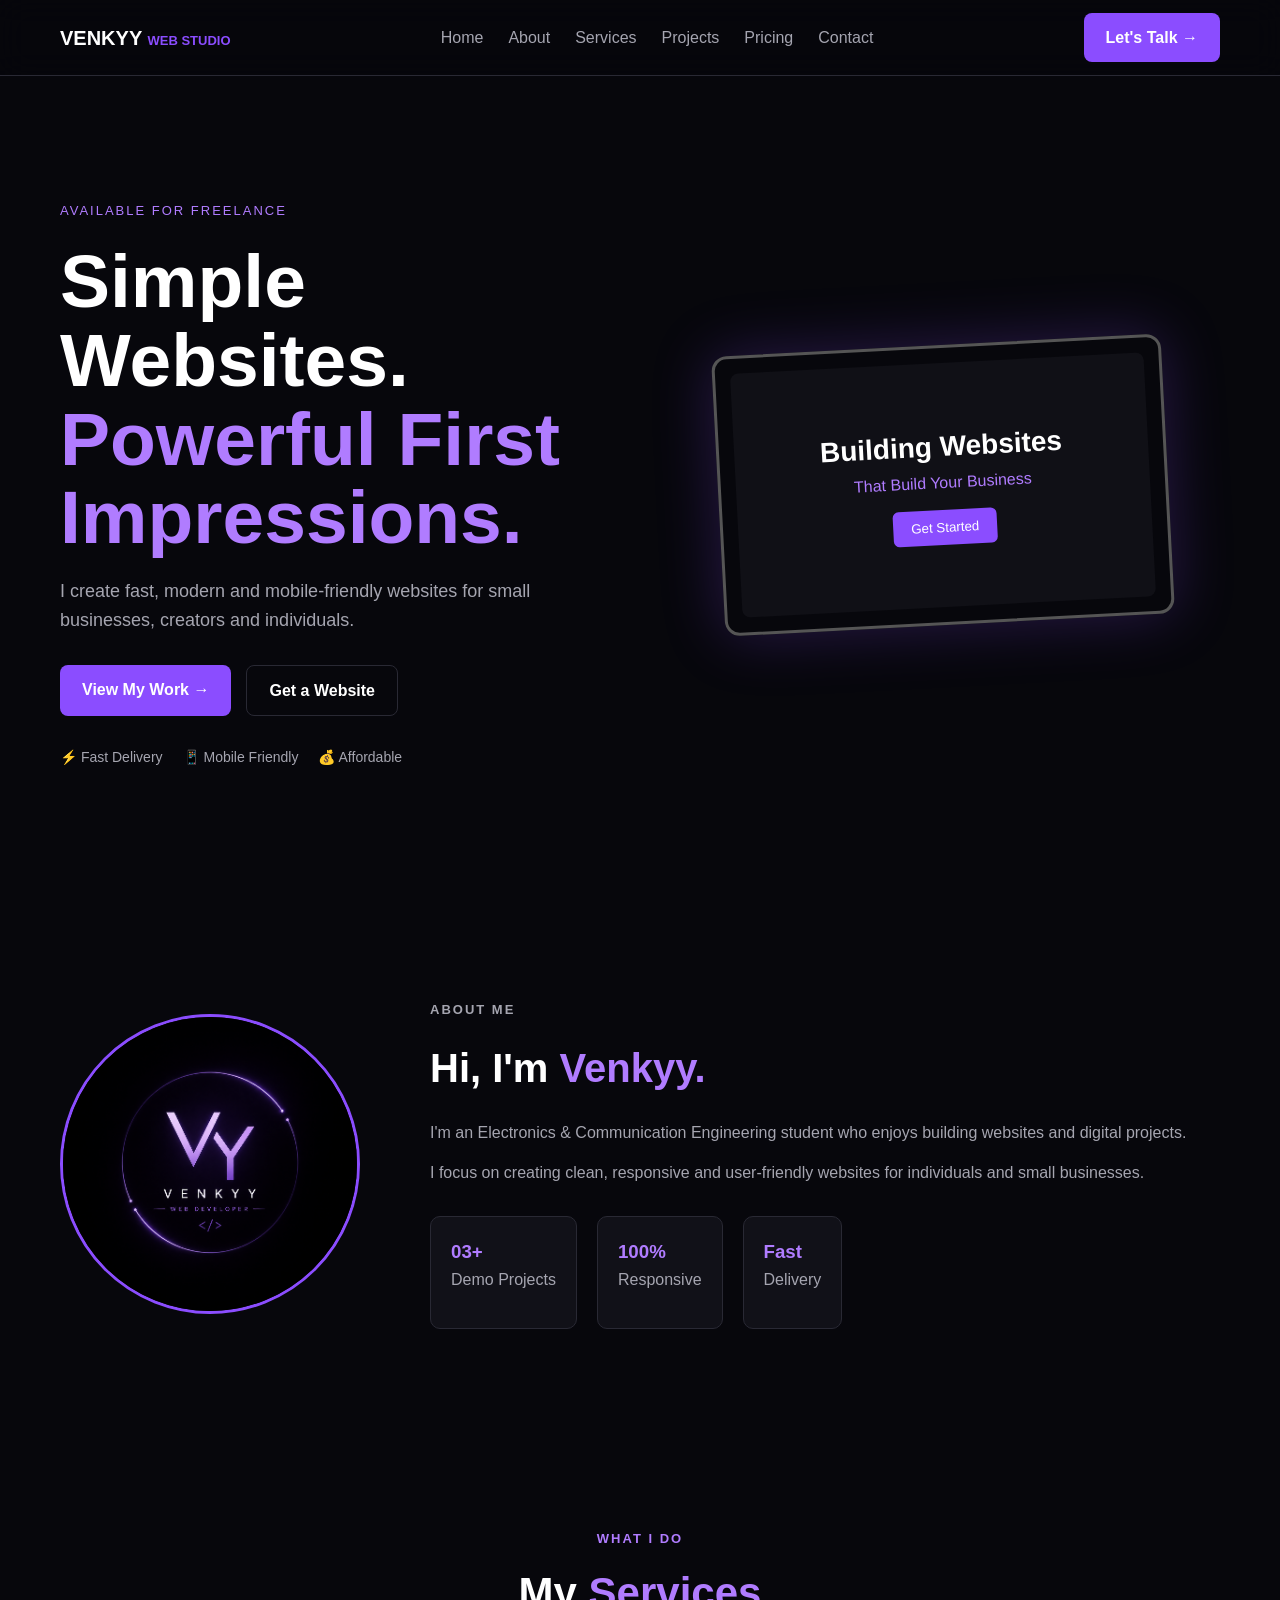
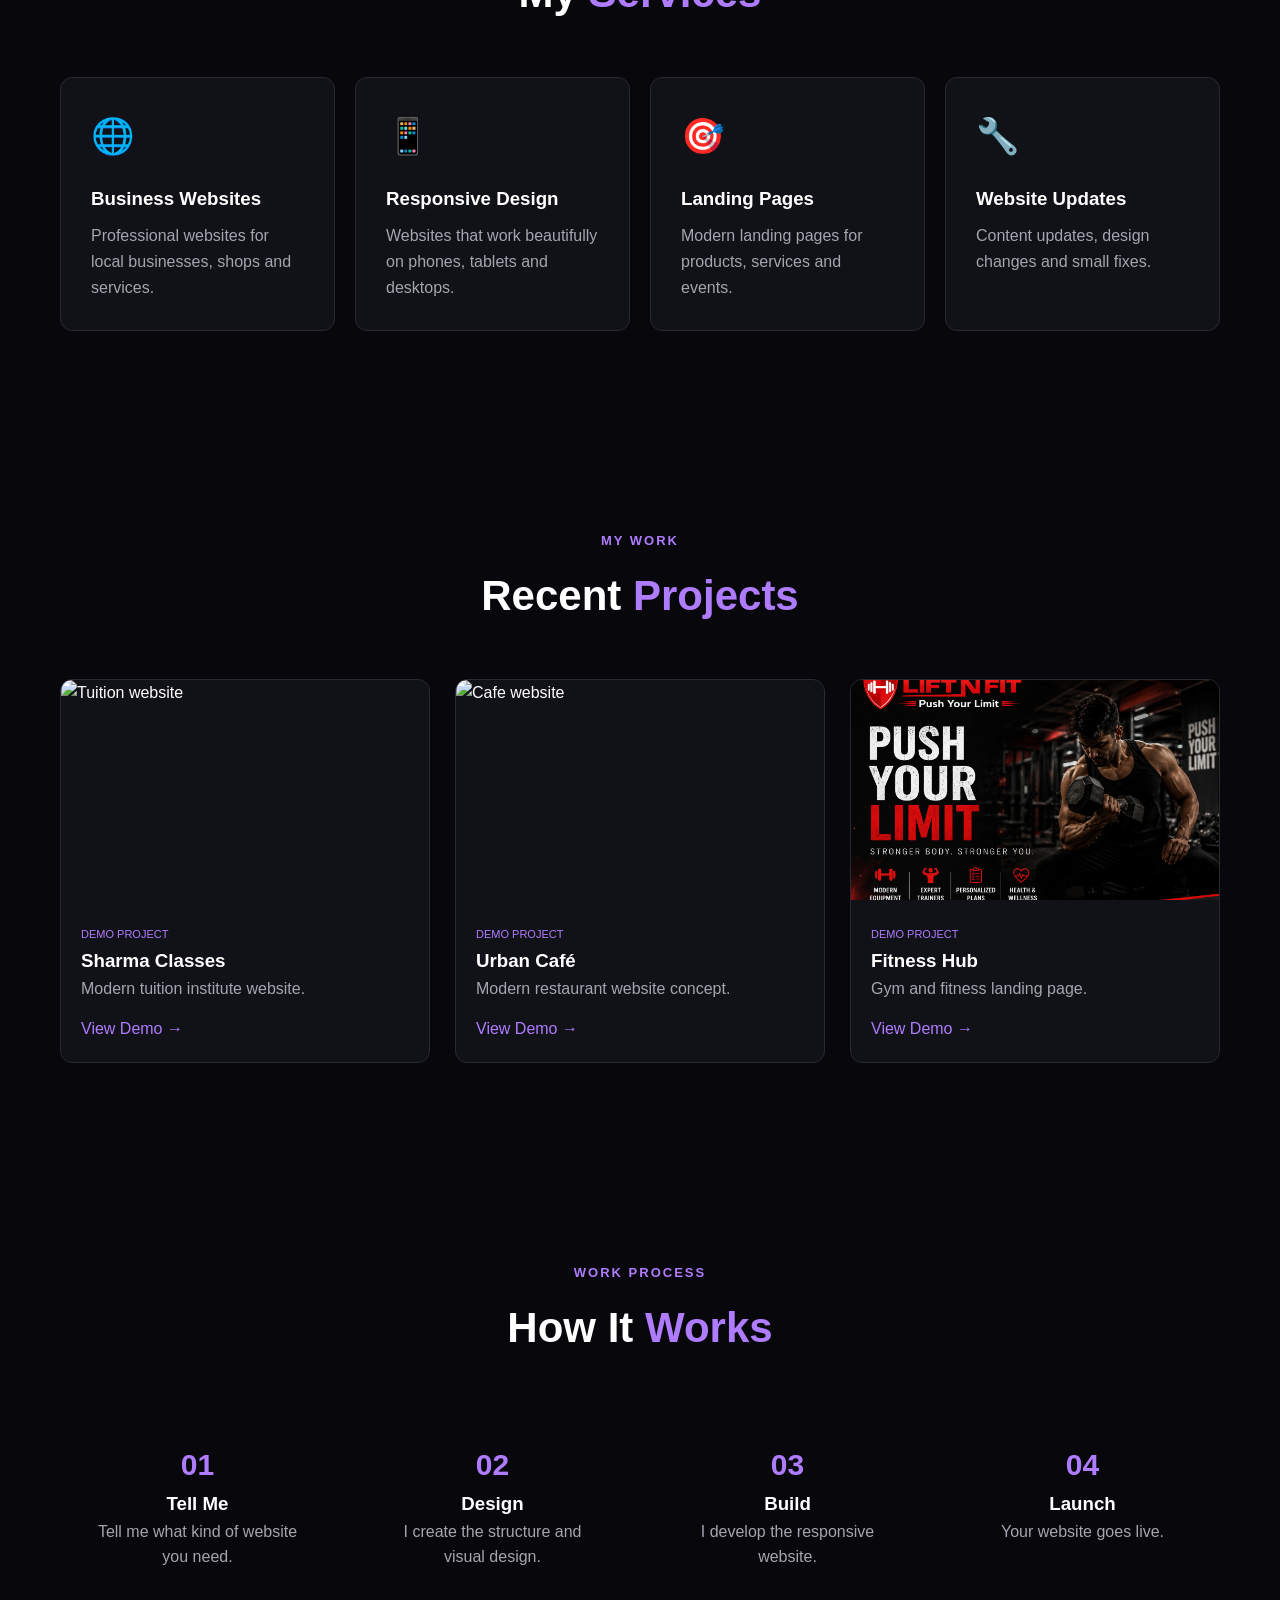
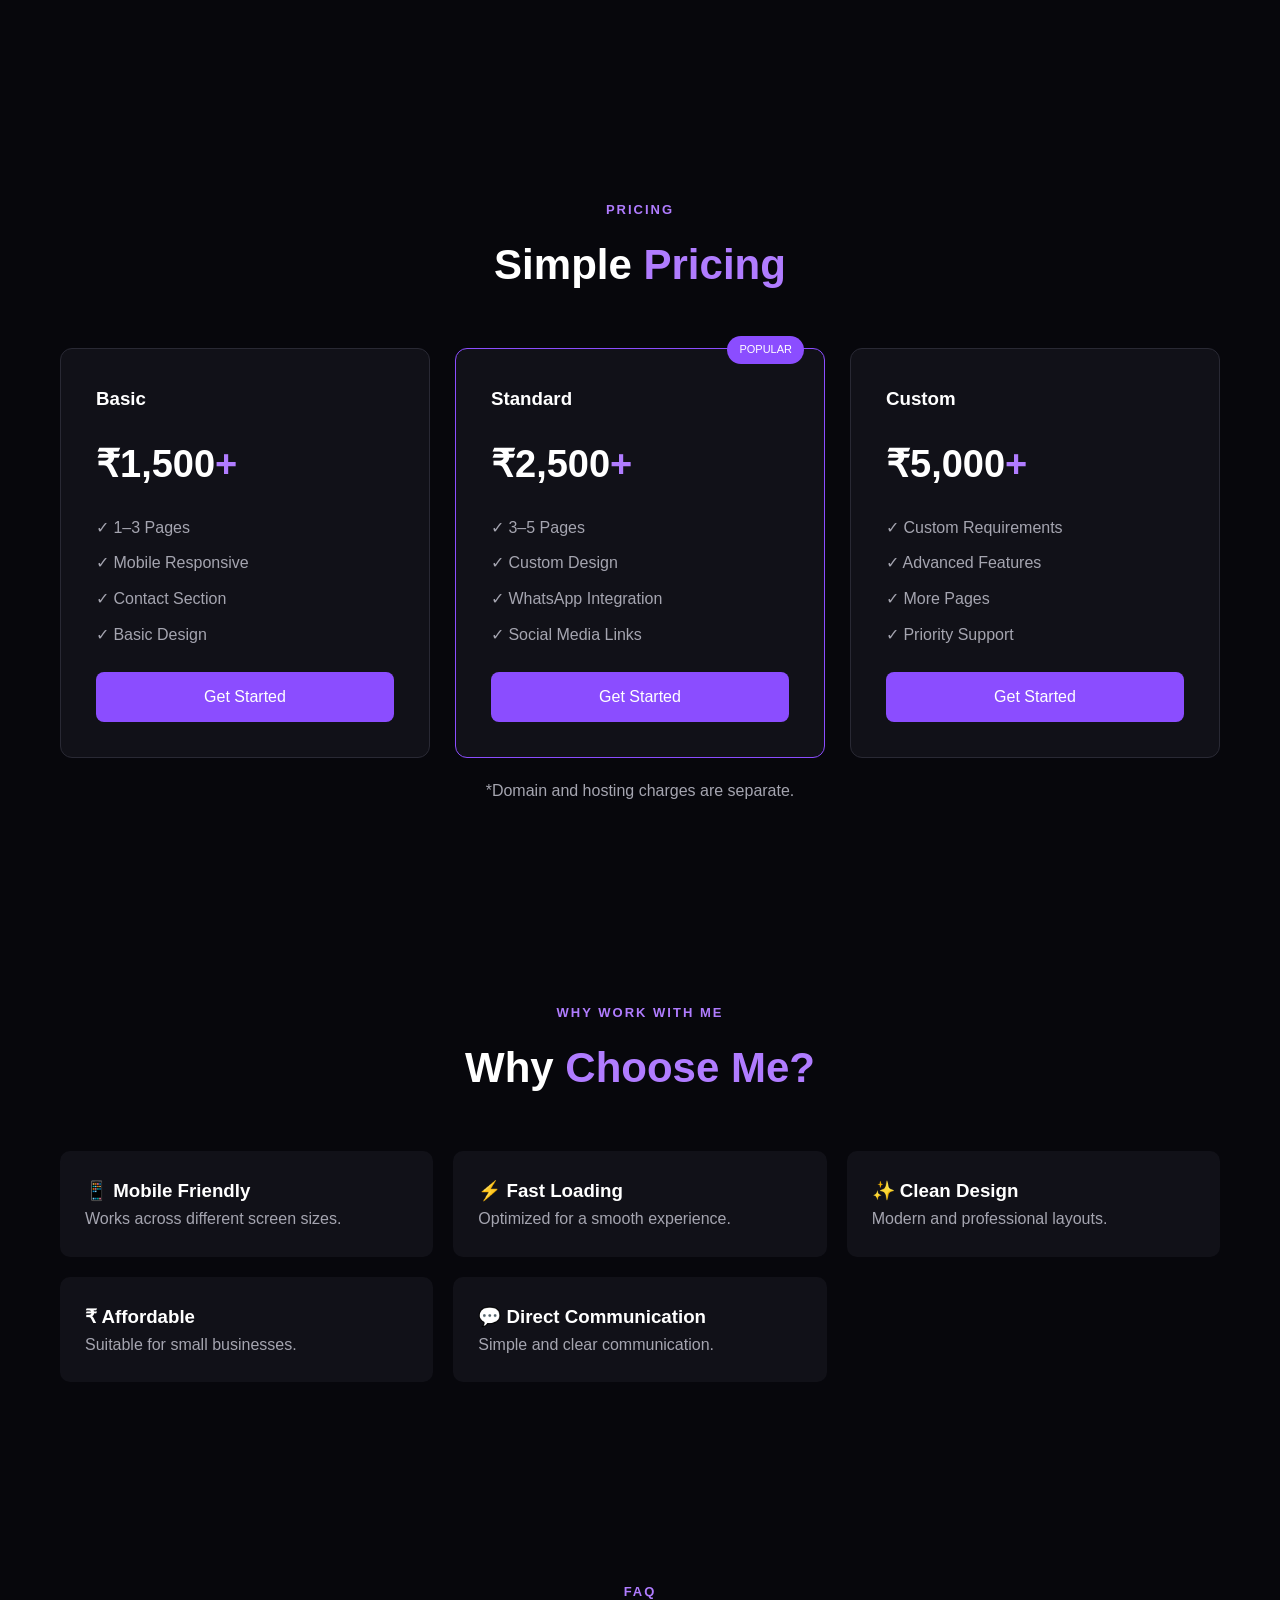
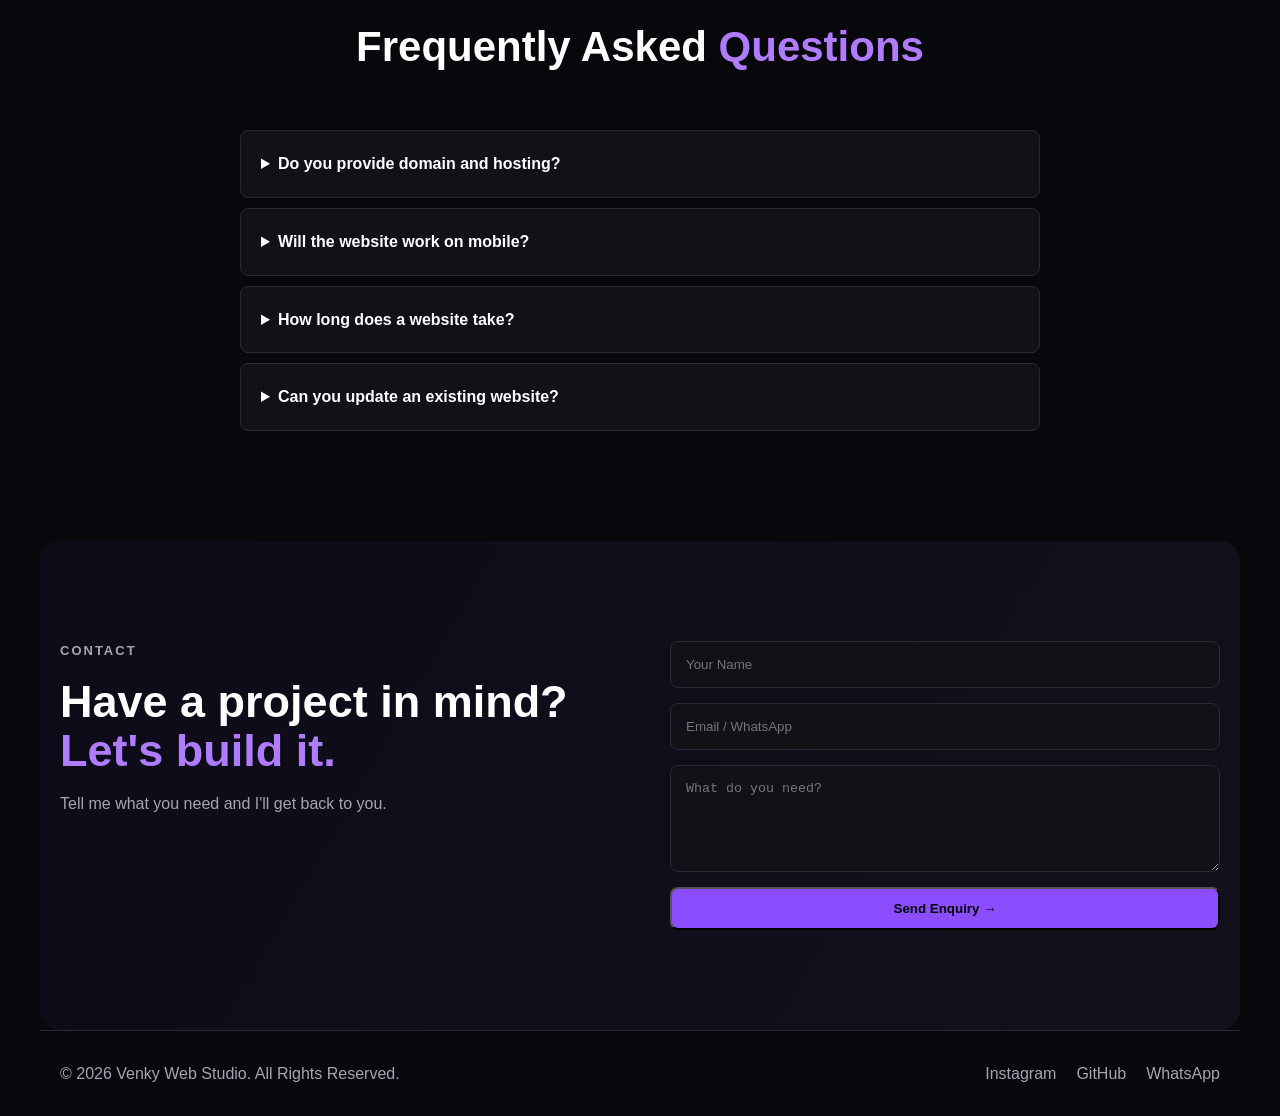
==== commit 3a7ffc97: "thumbnail fixed" ====
--- a/index.html
+++ b/index.html
@@ -332,7 +332,7 @@
 
                 <article class="project-card">
 
-                    <img src="lift-n-fit-premium-rebuild/assets/lift-n-fit-logo.png"
+                    <img src="lift-n-fit-premium-rebuild/assets/liftnfitthumbnail.png"
                          alt="Gym website">
 
                     <div class="project-info">
